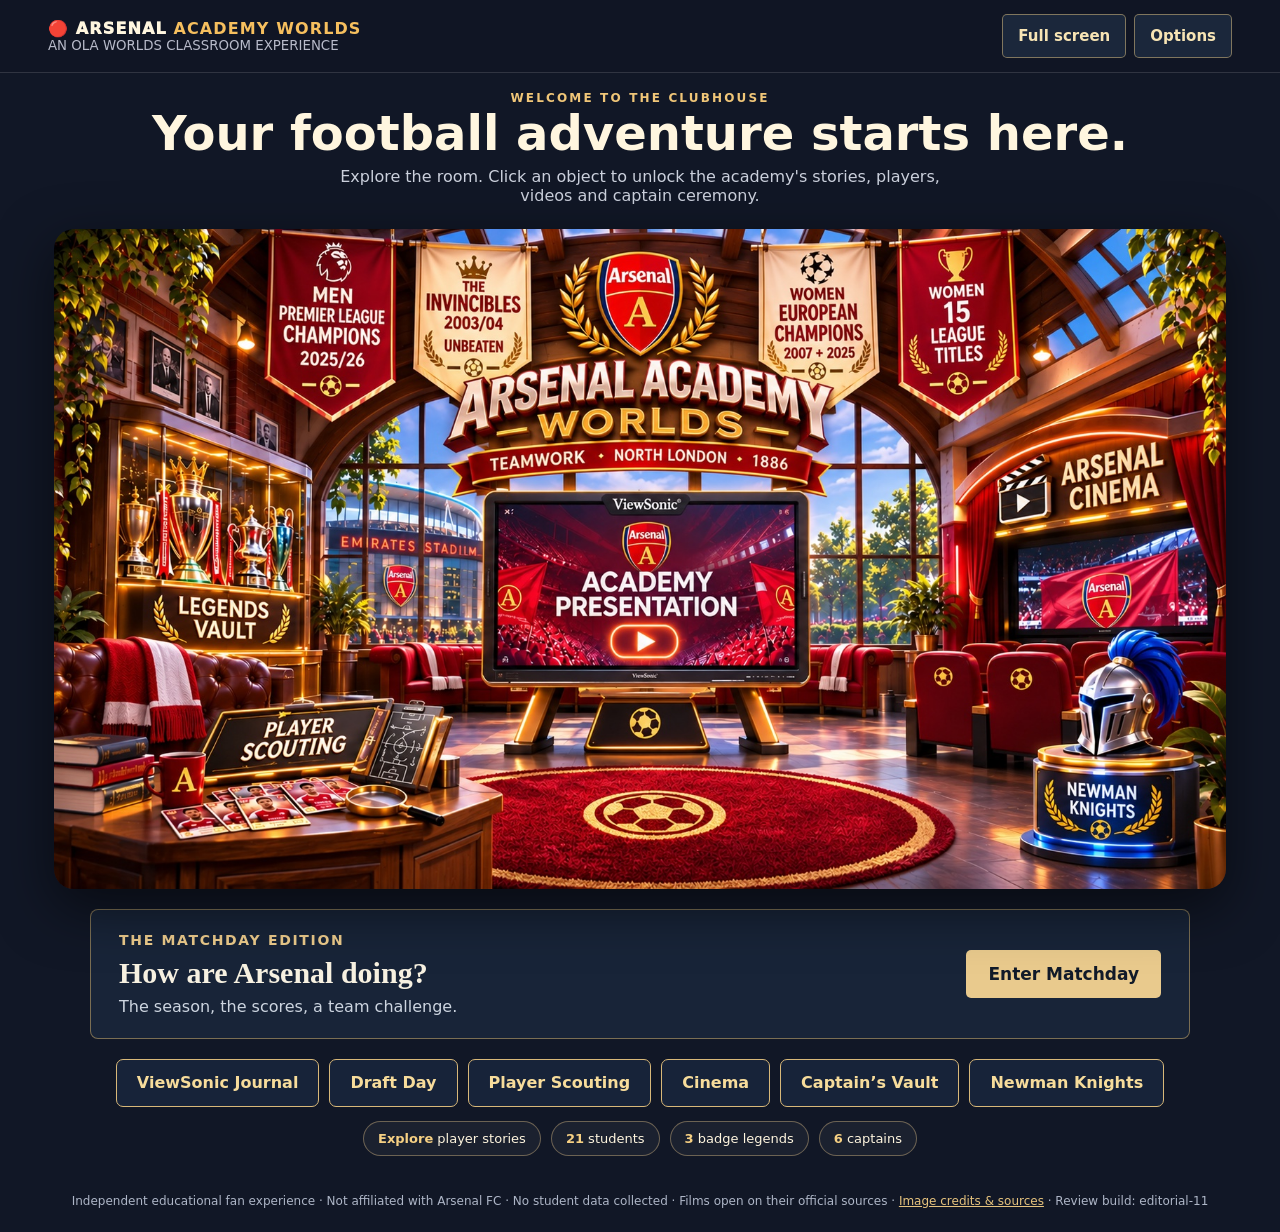
==== index.html @ c4cb5833 "Restore full classroom roster and flexible card-table flow" ====
<!doctype html>
<html lang="en"><head><meta charset="utf-8"><meta name="viewport" content="width=device-width,initial-scale=1"><meta name="theme-color" content="#171c30"><title>Arsenal Academy Worlds — Clubhouse</title>
<style>
:root{font-family:ui-rounded,system-ui,-apple-system,Segoe UI,sans-serif;color:#fff6df;background:#111726}*{box-sizing:border-box}body{margin:0}button,a{font:inherit}button{cursor:pointer}button:focus-visible,a:focus-visible{outline:4px solid #ffe16e;outline-offset:5px}.top{display:flex;align-items:center;justify-content:space-between;gap:14px;padding:14px clamp(16px,4vw,48px);background:#101524;border-bottom:1px solid #ffffff22}.brand{font-weight:1000;letter-spacing:.07em}.brand b{color:#f6bf5e}.top a{color:#f9d99b;font-size:13px}.top small{display:block;color:#b8bbca;font-weight:500;letter-spacing:0}.intro{text-align:center;padding:25px 15px 10px}.intro h1{font-size:clamp(30px,5vw,57px);margin:3px 0 8px;line-height:1.06}.intro p{color:#cbd0dc;margin:0 auto;max-width:620px}.world{position:relative;width:min(1280px,96vw);aspect-ratio:16/9;min-height:390px;margin:20px auto 8px;overflow:hidden;border-radius:25px;border:5px solid #e6bc6b;box-shadow:0 26px 90px #0009,0 0 0 9px #ffffff0b;background:#a73743;isolation:isolate}.wall{position:absolute;inset:0 0 29%;background:linear-gradient(160deg,#e58c70,#bc404a 55%,#732c45)}.wall:after{content:"";position:absolute;inset:0;background:repeating-linear-gradient(90deg,transparent 0 14%,#6c243422 14.1% 14.5%)}.floor{position:absolute;inset:67% -10% -28%;transform:perspective(470px) rotateX(45deg);background:repeating-linear-gradient(90deg,#9c6049 0 10%,#a96c4e 10% 20%);box-shadow:inset 0 20px 35px #572a3b}.ceiling{position:absolute;left:-10%;right:-10%;top:-13%;height:20%;background:#6b263b;transform:rotate(-1deg);box-shadow:0 12px 0 #e4ac68}.window{position:absolute;left:36%;top:11%;width:29%;height:33%;border:10px solid #f8db9c;border-radius:65px 65px 8px 8px;background:linear-gradient(#8ec6d4 0 55%,#e5cda3 55% 65%,#667d7c 65%);box-shadow:0 8px 0 #7a303b}.window:after{content:"EMIRATES  •  NORTH LONDON";position:absolute;left:0;right:0;bottom:7%;text-align:center;color:#f7e5c7;font-weight:900;font-size:clamp(7px,1vw,14px);text-shadow:0 2px #243848}.banner{position:absolute;left:4%;top:5%;width:27%;padding:8px 5px;border:3px solid #f1c778;background:#7d152a;transform:rotate(-4deg);text-align:center;font-weight:1000;font-size:clamp(12px,2.2vw,30px);box-shadow:4px 6px #45192b}.banner span{display:block;font-size:clamp(7px,.9vw,12px);letter-spacing:.2em;color:#ffdc8d}.shirt{position:absolute;left:7%;top:35%;width:17%;height:25%;background:#f4eee2;clip-path:polygon(19% 0,37% 10%,63% 10%,81% 0,100% 29%,83% 45%,77% 32%,77% 100%,23% 100%,23% 32%,17% 45%,0 29%);filter:drop-shadow(3px 5px 1px #0004)}.shirt:after{content:"14";position:absolute;inset:8% 24% 0;background:#bb243c;color:white;font-size:clamp(22px,5vw,60px);font-weight:1000;text-align:center;padding-top:15%;border-radius:5px}.rug{position:absolute;left:27%;right:26%;bottom:3%;height:20%;background:#b41e37;border:6px solid #f5d68b;border-radius:50%;transform:perspective(250px) rotateX(55deg);box-shadow:0 8px 25px #251a22}.rug:after{content:"⚽";font-size:clamp(24px,5vw,64px);display:block;text-align:center}.hotspot{position:absolute;z-index:3;display:flex;flex-direction:column;align-items:center;justify-content:center;border:0;color:white;text-shadow:0 2px 4px #0009;transition:transform .18s,filter .18s;background:transparent;padding:0}.hotspot:hover{transform:translateY(-8px) scale(1.035);filter:brightness(1.1)}.hotspot .object{display:grid;place-items:center;width:100%;height:77%;border:5px solid #eac77e;border-radius:12px;background:linear-gradient(145deg,#4a556c,#1d263a);box-shadow:7px 9px 0 #402334,0 15px 20px #0005;font-size:clamp(25px,4vw,65px)}.hotspot .tag{background:#152033;border:2px solid #f7cf82;border-radius:100px;padding:5px 11px;font-size:clamp(9px,1.2vw,16px);font-weight:900;white-space:nowrap;box-shadow:0 5px 12px #0007}.screen{left:36%;top:32%;width:28%;height:36%}.screen .object{background:linear-gradient(145deg,#243b60,#111d30);border:9px solid #28364b;outline:4px solid #f5c36b;outline-offset:-14px;flex-direction:column;gap:1px}.screen .object strong{font-size:clamp(10px,2vw,26px);color:#fff}.screen .object small{font-size:clamp(7px,1vw,12px);color:#e2c585}.scout{left:7%;top:65%;width:25%;height:28%}.scout .object{background:linear-gradient(#ba754c,#6d382c);font-size:clamp(23px,3vw,45px)}.vault{right:4%;top:14%;width:24%;height:41%}.vault .object{background:linear-gradient(110deg,#593d40,#c08b4b,#593d40);border:7px ridge #e5c47c}.cinema{right:4%;top:63%;width:25%;height:30%}.cinema .object{background:linear-gradient(135deg,#322b4d,#0f1424);border-radius:22px}.details{max-width:1100px;margin:14px auto 38px;padding:0 20px;display:flex;flex-wrap:wrap;justify-content:center;gap:10px}.details span{border:1px solid #e7c68b66;background:#ffffff0b;border-radius:30px;padding:9px 14px;font-size:13px}.details b{color:#f6d083}.overlay[hidden]{display:none}.overlay{position:fixed;inset:0;z-index:10;background:#0c121f;display:flex;flex-direction:column;padding:10px}.overlaybar{display:flex;justify-content:space-between;align-items:center;gap:10px;padding:7px 9px 14px}.overlaybar h2{font-size:clamp(16px,2vw,24px);margin:0}.overlaybar button{background:#f4c878;color:#252333;border:0;border-radius:12px;padding:10px 16px;font-weight:900;min-height:44px}.overlay iframe{width:100%;flex:1;border:0;border-radius:12px;background:#fff}.footer{text-align:center;color:#aeb6c7;font-size:12px;padding:0 20px 24px}@media(max-width:650px){.world{aspect-ratio:4/5;min-height:510px}.window{top:11%;left:28%;width:45%;height:22%}.banner{left:3%;top:3%;width:25%}.shirt{left:3%;top:30%;width:20%;height:18%}.screen{left:29%;top:36%;width:44%;height:25%}.scout{left:3%;top:69%;width:43%;height:24%}.vault{right:2%;top:10%;width:25%;height:28%}.cinema{right:3%;top:69%;width:43%;height:24%}.rug{left:18%;right:18%;bottom:20%}.hotspot .tag{font-size:10px;padding:5px}.hotspot .object{font-size:34px}.screen .object strong{font-size:14px}}@media(prefers-reduced-motion:reduce){.hotspot{transition:none}}
</style><style id="generated-art-layout">
.world.art-ready{aspect-ratio:1672/941;min-height:0;border:0;border-radius:20px;background:#161b2d;box-shadow:0 18px 55px #0008}
.world.art-ready .wall,.world.art-ready .floor,.world.art-ready .ceiling,.world.art-ready .window,.world.art-ready .banner,.world.art-ready .shirt,.world.art-ready .rug{display:none}
.world.art-ready::before{content:"";position:absolute;inset:0;background-image:url('art/clubhouse-classroom-v4.jpg');background-position:center;background-size:100% 100%;background-repeat:no-repeat}
.world.art-ready .hotspot{background:transparent;border:0;box-shadow:none;opacity:0;border-radius:12px;transition:opacity .15s,background .15s,outline .15s}
.world.art-ready .hotspot .object,.world.art-ready .hotspot .tag{display:none}
.world.art-ready .hotspot:hover,.world.art-ready .hotspot:focus-visible{opacity:1;background:#f8cf7a30;outline:3px solid #ffe29b;outline-offset:-3px;transform:none;filter:none}
.world.art-ready .screen{left:37%;top:32%;width:27%;height:32%}
.world.art-ready .scout{left:8%;top:70%;width:30%;height:25%}
.world.art-ready .vault{left:4%;top:28%;width:19%;height:37%}
.world.art-ready .cinema{left:81%;top:30%;width:18%;height:36%}
.world.art-ready .knights{right:0;top:62%;width:18%;height:34%;z-index:4}
.world.art-ready .knights::after{content:"Newman Knights secret";position:absolute;left:0;right:0;bottom:0;background:#102342;color:#f3d58d;border-radius:20px;padding:5px;font-size:12px;font-weight:800;opacity:0}
.world.art-ready .knights:hover::after,.world.art-ready .knights:focus-visible::after{opacity:1}
#egg[hidden]{display:none}
#egg{position:fixed;inset:0;z-index:30;background:#080d1eea;display:grid;place-items:center;padding:20px}
#egg .egg-card{max-width:460px;background:linear-gradient(145deg,#152b5b,#090e23);border:3px solid #b8d9ff;border-radius:24px;text-align:center;padding:32px;box-shadow:0 0 80px #3a77ff70}
#egg .egg-card h2{font-size:clamp(26px,5vw,44px);margin:10px 0;color:#dcecff}
#egg .egg-card button{background:#f6d17c;border:0;border-radius:12px;padding:12px 22px;font-weight:900}
@media(max-width:650px){.world.art-ready{aspect-ratio:1672/941;min-height:0}.world.art-ready .screen{left:37%;top:33%;width:28%;height:32%}.world.art-ready .scout{left:1%;top:63%;width:36%;height:31%}.world.art-ready .vault{left:2%;top:19%;width:23%;height:43%}.world.art-ready .cinema{left:80%;top:20%;width:19%;height:41%}.world.art-ready .knights{right:0;top:61%;width:16%;height:36%}}
</style><style id="achievement-css">
.world.art-ready .achievement{z-index:5;top:0;height:27%;border-radius:0 0 14px 14px}
.world.art-ready .ach-men{left:18%;width:12%}
.world.art-ready .ach-invincibles{left:31%;width:12%}
.world.art-ready .ach-europe{left:61%;width:13%}
.world.art-ready .ach-women{left:75%;width:13%}
#achievement[hidden]{display:none}
#achievement{position:fixed;inset:0;z-index:35;background:#080d1eea;display:grid;place-items:center;padding:20px}
.achievement-card{max-width:580px;width:100%;padding:32px;border:3px solid #e3c07c;border-radius:24px;background:linear-gradient(145deg,#611a2d,#141b30);box-shadow:0 0 80px #000a}
.achievement-kicker{color:#f3ce7f;font-weight:900;letter-spacing:.12em;font-size:12px}
.achievement-card h2{font-size:clamp(26px,5vw,40px);margin:15px 0}
.achievement-card p{line-height:1.6}
.achievement-card button{background:#f2cf81;border:0;color:#172033;border-radius:12px;padding:12px 18px;font-weight:900;min-height:44px}
@media(max-width:650px){.world.art-ready .achievement{height:27%}.world.art-ready .ach-men{left:18%;width:12%}.world.art-ready .ach-invincibles{left:31%;width:12%}.world.art-ready .ach-europe{left:61%;width:13%}.world.art-ready .ach-women{left:75%;width:13%}}
</style><style id="knights-lesson">#egg .egg-card{max-width:650px;max-height:90vh;overflow:auto}.three-bs{display:grid;grid-template-columns:repeat(3,minmax(0,1fr));gap:9px;text-align:left;margin:20px 0}.three-bs div{padding:14px;border:1px solid #a9caff;border-radius:14px;background:#203b71}.three-bs strong{display:block;color:#ffe19d;font-size:15px}.three-bs small{display:block;line-height:1.5;margin-top:8px;color:#e5edff}.knights-mission{font-weight:850;color:#ffe19d}@media(max-width:600px){.three-bs{grid-template-columns:1fr}}</style><link rel="icon" href="data:,"><style>.room-links{max-width:1100px;margin:20px auto;display:flex;flex-wrap:wrap;justify-content:center;gap:10px;padding:0 18px}.room-links button{background:#172339;color:#f7dc9b;border:1px solid #d8b879;border-radius:7px;font-size:16px;font-weight:800;min-height:48px;padding:12px 20px}.footer a{color:#e6c37e}.overlaybar{padding-bottom:10px}.overlaybar h2{font-size:18px}.top a{font-size:14px}.overlay iframe{border-radius:4px}.overlaybar button{font-size:15px;border-radius:4px}.footer{font-size:12px}@media(max-width:650px){.room-links{display:grid;grid-template-columns:1fr 1fr}.room-links button{font-size:14px;padding:12px}.overlay{padding:0}.overlaybar{padding:8px}.overlaybar h2{font-size:14px}.overlaybar button{font-size:12px;padding:9px}.world.art-ready .hotspot:focus-visible{opacity:1}}</style><style>.intro{padding-top:18px}.intro h1{font-size:clamp(30px,3.8vw,48px)}.world.art-ready{width:min(1280px,96vw,calc((100svh - 240px)*1.777));margin-top:14px}.room-links{margin:14px auto}.top{min-height:62px}@media(max-width:650px){.world.art-ready{width:96vw}.intro h1{font-size:32px}}</style><style id="knights-polish">#egg .egg-card{max-width:760px;width:100%;text-align:left;padding:28px;max-height:92svh}.knights-school{display:flex;gap:24px;align-items:center}.knights-school>img{flex:none;object-fit:contain;width:99px;height:125px}.knights-school h2{font-family:Georgia,serif;line-height:1.05}#egg .knights-school p{font-size:16px;color:#c6daf9;margin:8px 0}.knights-kicker{font-size:13px;letter-spacing:.12em;color:#f2d188;font-weight:800}.knights-welcome{font-size:21px;line-height:1.5}.three-bs strong{font-size:18px}.three-bs small{font-size:16px}.college-ready{display:flex;gap:16px;padding:18px;background:#f4d18c;color:#102342;border-radius:14px}.college-ready>span{font-size:32px}.college-ready strong{font-size:20px}.college-ready p{font-size:16px;line-height:1.5;margin:6px 0 0}.knights-mission{font-size:18px;line-height:1.5}.school-sources{border-top:1px solid #a9caff66;margin:20px 0;padding-top:8px}.school-sources p{font-size:14px;line-height:1.5;color:#c6daf9}.school-sources a{font-size:15px;color:#f6d17c;display:inline-block;margin:4px 20px 8px 0;min-height:30px}#egg button{font-size:16px;min-height:46px}@media(max-width:600px){#egg .egg-card{padding:20px}.knights-school{gap:15px}.knights-school>img{width:70px;height:89px}.knights-kicker{font-size:11px}.knights-welcome{font-size:19px}}</style><style>#egg .egg-card{position:relative}#egg .knights-close{position:absolute;top:12px;right:12px;padding:0;width:38px;min-height:38px;height:38px;font-size:25px;line-height:1}.knights-school{padding-right:22px}</style><link rel="stylesheet" href="experience.css?v=editorial-11"><link rel="stylesheet" href="matchday.css?v=editorial-11"><link rel="stylesheet" href="achievements.css?v=editorial-11"></head><body class="clubhouse-page">
<header class="top"><div class="brand">🔴 ARSENAL <b>ACADEMY WORLDS</b><small>AN OLA WORLDS CLASSROOM EXPERIENCE</small></div><div data-experience-controls></div></header>
<section class="intro"><div style="color:#f0c678;font-weight:900;letter-spacing:.18em;font-size:12px">WELCOME TO THE CLUBHOUSE</div><h1>Your football adventure starts here.</h1><p>Explore the room. Click an object to unlock the academy's stories, players, videos and captain ceremony.</p></section>
<main class="world" aria-label="Interactive illustrated Arsenal-inspired academy clubhouse"><div class="wall"></div><div class="floor"></div><div class="ceiling"></div><div class="window"></div><div class="banner">THE ARSENAL<span>NORTH LONDON • 1886</span></div><div class="shirt"></div><div class="rug"></div>
<button class="hotspot achievement ach-men" data-achievement="men" aria-label="Discover Arsenal men’s 2026 Premier League title"></button><button class="hotspot achievement ach-invincibles" data-achievement="invincibles" aria-label="Discover the Invincibles 2003 to 2004 season"></button><button class="hotspot achievement ach-europe" data-achievement="europe" aria-label="Discover Arsenal Women European titles in 2007 and 2025"></button><button class="hotspot achievement ach-women" data-achievement="women" aria-label="Discover Arsenal Women fifteen league titles"></button><button class="hotspot screen" data-room="slides" aria-label="Open ViewSonic presentation"><span class="object"><span>📺</span><strong>VIEWSONIC</strong><small>ACADEMY LESSON</small></span><span class="tag">▶ Start presentation</span></button>
<button class="hotspot matchday" data-room="matchday" aria-label="Open Arsenal Matchday season and class challenge"><span class="tag">Matchday</span></button><button class="hotspot scout" data-room="scout" aria-label="Open scouting player cards"><span class="object">🃏 ⚽ 🃏</span><span class="tag">🕵️ Scouting desk</span></button>
<button class="hotspot vault" data-room="captains" aria-label="Open captain mystery badge draw"><span class="object">🏆 🛡️</span><span class="tag">🏅 Legends vault</span></button>
<button class="hotspot cinema" data-room="cinema" aria-label="Open Arsenal Cinema"><span class="object">🎬 📽️</span><span class="tag">🎞️ Cinema corner</span></button><button class="hotspot knights" id="knights" data-knights aria-label="Discover Newman Knights Easter egg"></button></main>
<nav class="achievement-links" aria-label="Explore championship stories"><button data-achievement="men">2026 league champions</button><button data-achievement="invincibles">The Invincibles</button><button data-achievement="europe">Women’s European titles</button><button data-achievement="women">Women’s league history</button></nav><div class="matchday-entry"><div><span>THE MATCHDAY EDITION</span><strong>How are Arsenal doing?</strong><p>The season, the scores, a team challenge.</p></div><button data-room="matchday">Enter Matchday</button></div><nav class="room-links" aria-label="Academy experiences"><button data-room="slides">ViewSonic Journal</button><button data-room="draft">Draft Day</button><button data-room="scout">Player Scouting</button><button data-room="cinema">Cinema</button><button data-room="captains">Captain’s Vault</button><button data-knights>Newman Knights</button></nav><div class="details"><span><b>Explore</b> player stories</span><span><b>21</b> students</span><span><b>3</b> badge legends</span><span><b>6</b> captains</span></div>
<div class="overlay" id="overlay" hidden role="dialog" aria-modal="true" aria-labelledby="modalTitle"><div class="overlaybar"><h2 id="modalTitle">Academy experience</h2><div data-experience-controls></div><button id="close" aria-label="Back to clubhouse">← Back to clubhouse</button></div><iframe id="experience" title="Arsenal Academy experience" allow="fullscreen" allowfullscreen referrerpolicy="same-origin"></iframe></div>
<div id="achievement" hidden role="dialog" aria-modal="true" aria-labelledby="achievementTitle"><div class="achievement-card"><header class="moment-top"><span id="momentCount">HALL OF CHAMPIONS</span><button id="closeAchievement" class="moment-close" aria-label="Close championship story">×</button></header><div class="moment-grid"><figure class="moment-photo"><img id="momentPhoto" alt=""><figcaption><span id="momentCaption"></span><br><a id="momentCredit" target="_blank" rel="noopener noreferrer"></a></figcaption></figure><div class="moment-copy"><span id="momentYear" class="moment-year"></span><h2 id="achievementTitle" tabindex="-1"></h2><p id="achievementBody" class="moment-deck"></p><div id="momentStats" class="moment-stats"></div><p id="achievementFact" class="moment-fact"></p><section class="moment-mission" aria-labelledby="momentQuestion"><span>YOUR TEAM CHALLENGE</span><h3 id="momentQuestion"></h3><div id="momentAnswers" class="moment-answers"></div><p id="momentFeedback" class="moment-feedback" role="status" hidden></p></section></div></div><footer class="moment-bottom"><div id="momentTabs" class="moment-tabs" role="group" aria-label="Choose a championship story"></div><button id="momentNext" class="moment-next">Next story</button></footer><div class="modal-display-tools"><div data-experience-controls="compact"></div></div></div></div><div id="egg" hidden role="dialog" aria-modal="true" aria-labelledby="knightsTitle"><div class="egg-card"><button id="closeEggTop" class="knights-close" aria-label="Close Newman Knights">×</button><div class="knights-school"><img src="art/newman-knights.png" alt="Newman Elementary Knights school logo" width="99" height="125"><div><span class="knights-kicker">OUR SCHOOL · OUR TEAM</span><h2 id="knightsTitle" tabindex="-1">NEWMAN KNIGHTS</h2><p>Newman Elementary · Chino, California</p></div></div><p class="knights-welcome">Different colors. Same team spirit.<br>Bring your Knight values to the academy.</p><div class="three-bs"><div><strong>Be Respectful</strong><small>Take turns. Listen. Encourage your teammates.</small></div><div><strong>Be Responsible</strong><small>Be ready. Care for your cards. Give your best effort.</small></div><div><strong>Be Safe</strong><small>Walk. Keep hands, feet and objects to yourself.</small></div></div><div class="college-ready"><span aria-hidden="true">✦</span><div><strong>Be College Ready</strong><p>Keep learning. Ask questions. Build good habits for your future.</p></div></div><p class="knights-mission">YOUR KNIGHT CHALLENGE<br>Choose one way to help your team today.</p><div class="school-sources"><p>The Three B’s appear on Newman’s About Us page. The PBIS page includes all four. The examples here connect those values to this classroom activity.</p><a href="https://newman.chino.k12.ca.us/185610_3" target="_blank" rel="noopener noreferrer">Newman · About our school</a><a href="https://newman.chino.k12.ca.us/pbis-home" target="_blank" rel="noopener noreferrer">Newman · PBIS &amp; Four B’s</a></div><div class="modal-display-tools"><div data-experience-controls="compact"></div></div><button id="closeEgg">Return to the clubhouse</button></div></div><footer class="footer">Independent educational fan experience · Not affiliated with Arsenal FC · No student data collected · Films open on their official sources · <a href="credits.html">Image credits & sources</a> · Review build: editorial-11</footer>
<script src="experience.js?v=editorial-11" defer></script><script src="clubhouse.js?v=editorial-11" defer></script><script src="achievements.js?v=editorial-11" defer></script></body></html>
---- experience.css ----
.experience-controls{display:flex;align-items:center;justify-content:flex-end;gap:8px;position:relative;flex-wrap:wrap}.exp-button,.exp-settings>summary{font:750 15px/1.2 system-ui,sans-serif;min-height:44px;padding:11px 15px;border:1px solid #d8bb7e88;border-radius:5px;color:#f7e4b4;background:#1b273b;cursor:pointer;text-decoration:none;display:inline-flex;align-items:center;justify-content:center;white-space:nowrap}.exp-button:hover,.exp-settings>summary:hover{background:#2a3a54}.exp-button[aria-pressed=true]{background:#efd095;color:#142033;border-color:#efd095}.exp-settings>summary{list-style:none}.exp-settings>summary::-webkit-details-marker{display:none}.exp-settings[open]>summary{background:#36465f}.exp-menu{position:absolute;top:calc(100% + 10px);right:0;width:310px;padding:20px;border:1px solid #cfb177;border-radius:8px;background:#142136;box-shadow:0 15px 60px #0009;color:#eef2f8;z-index:100;text-align:left;font:16px/1.5 system-ui,sans-serif;max-height:75svh;overflow:auto}.exp-menu-title{display:block;color:#efd095;font:900 22px/1.15 Georgia,serif;margin-bottom:18px}.exp-menu p{font-size:14px;line-height:1.5;color:#c8d3e2;margin:15px 0}.exp-menu .exp-button{width:100%;font-size:15px}.exp-feedback{display:flex;align-items:center;gap:12px;font:14px/1.4 system-ui,sans-serif;max-width:500px;color:#f5dfad}.exp-feedback[hidden]{display:none}.exp-feedback button{font:700 13px system-ui;border:1px solid #dfc58388;background:#263750;color:#f5dfad;padding:8px;border-radius:3px;cursor:pointer}.top{flex-wrap:wrap}.top .experience-controls{margin-left:auto}.overlaybar .experience-controls{margin-left:auto}.overlaybar{gap:14px;align-items:center}.overlaybar>h2{margin-right:auto}.overlaybar #close{order:2}.modal-display-tools{margin:16px 0 8px}.modal-display-tools .experience-controls{justify-content:flex-start}.modal-display-tools .exp-button{font-size:13px!important;min-height:38px!important;padding:8px 10px!important;border-radius:4px!important}.academy-bar{height:auto;min-height:72px;flex-wrap:wrap;gap:15px}.academy-bar .experience-controls{margin-left:auto}.is-embedded .academy-bar [data-experience-controls]{display:none}.experience-focus{background:#080d17}.experience-focus .intro,.experience-focus .room-links,.experience-focus .stats,.experience-focus>body>.footer,.experience-focus>.footer{display:none!important}.experience-focus .top{min-height:64px;height:auto;padding:10px 20px;justify-content:center;border:0}.experience-focus .top .brand{display:none}.experience-focus .top .experience-controls{margin:0}.experience-focus .world,.experience-focus .world.art-ready{width:min(100vw,calc((100svh - var(--home-toolbar-height,64px))*1.77683));aspect-ratio:1672/941;min-height:0;max-height:calc(100svh - var(--home-toolbar-height,64px));margin:0 auto;border:0;border-radius:0;box-shadow:none}.experience-focus .world.art-ready{background-size:contain}.experience-focus .overlay{padding:0!important}.experience-focus .overlaybar{min-height:62px;padding:8px 14px!important;border-bottom:1px solid #ffffff22;background:#0e1726}.experience-focus .overlay iframe{height:calc(100svh - var(--overlay-toolbar-height,62px));border-radius:0}.experience-focus.is-embedded .academy-bar{display:none!important}.experience-focus.is-embedded .journal-top{height:44px}.experience-focus.is-embedded .spread{height:calc(100svh - 130px);min-height:440px;max-height:none}.experience-focus.is-embedded .journal-controls{height:78px;min-height:78px}.experience-focus.is-embedded #main{padding-inline:20px}.experience-focus.is-embedded .footer{display:none}.experience-focus:not(.is-embedded) .academy-bar nav,.experience-focus:not(.is-embedded) .wordmark{display:none}.experience-focus:not(.is-embedded) .academy-bar{min-height:62px;padding:8px 20px;justify-content:center}.experience-focus:not(.is-embedded) .academy-bar .experience-controls{margin:0}.experience-focus:not(.is-embedded) .spread{height:calc(100svh - 210px)}.show-room-labels .world.art-ready .hotspot[data-room],.show-room-labels .world.art-ready .knights{opacity:1;outline:2px solid #f1ce8e88;outline-offset:-2px}.show-room-labels .world.art-ready .hotspot[data-room]:after,.show-room-labels .world.art-ready .knights:after{opacity:1;position:absolute;bottom:6%;left:4%;right:4%;background:#101b2fe8;border:1px solid #f2cb82;color:#f5dfa9;border-radius:5px;padding:8px 5px;text-align:center;font:800 clamp(11px,1.15vw,18px)/1.2 system-ui;text-shadow:none}.show-room-labels .screen:after{content:'ViewSonic Journal'}.show-room-labels .scout:after{content:'Player Scouting'}.show-room-labels .vault:after{content:'Captain’s Vault'}.show-room-labels .cinema:after{content:'Cinema'}.show-room-labels .knights:after{content:'Newman Knights'}
@media(max-width:760px){.top{padding:12px 14px;gap:12px}.top .experience-controls{margin:0;width:100%;justify-content:flex-start}.exp-button,.exp-settings>summary{font-size:13px;padding:10px 12px;min-height:42px}.overlaybar{flex-wrap:wrap;gap:7px}.overlaybar h2{width:100%;font-size:14px}.overlaybar .experience-controls{margin-left:0;order:1}.overlaybar #close{margin-left:auto;padding:10px!important;font-size:12px!important}.exp-menu{width:min(310px,calc(100vw - 28px));right:0}.exp-feedback{font-size:12px;max-width:100%;width:100%}.experience-focus .top{padding:8px 10px;min-height:58px}.experience-focus .top .experience-controls{justify-content:center}.experience-focus .world,.experience-focus .world.art-ready{width:100vw;max-height:none;min-height:0;margin-top:clamp(0px,calc((100svh - 100vw*.563 - 66px)/3),200px)}.experience-focus .overlaybar{min-height:100px}.experience-focus .overlay iframe{height:calc(100svh - var(--overlay-toolbar-height,100px))}.experience-focus.is-embedded .spread,.experience-focus:not(.is-embedded) .spread{height:auto;min-height:0}.experience-focus.is-embedded .journal-controls{height:auto;min-height:76px}.experience-focus.is-embedded #main{padding-inline:12px}.academy-bar .experience-controls{width:100%;justify-content:flex-end}.is-embedded .academy-bar{padding-top:12px!important}.experience-focus:not(.is-embedded) .academy-bar .experience-controls{justify-content:center}.show-room-labels .world.art-ready .hotspot[data-room]:after,.show-room-labels .world.art-ready .knights:after{padding:5px 3px;font-size:10px}.modal-display-tools .experience-controls{gap:8px}.modal-display-tools .exp-button{font-size:12px!important}}
@media(prefers-reduced-motion:reduce){.experience-focus *{scroll-behavior:auto!important}}

.experience-focus>.details{display:none!important}.overlaybar .exp-button{font:750 15px/1.2 system-ui,sans-serif;padding:11px 15px;min-height:44px;border:1px solid #d8bb7e88;border-radius:5px;background:#1b273b;color:#f7e4b4}.overlaybar .exp-button[aria-pressed=true]{background:#efd095;color:#142033}.overlaybar .exp-feedback button{font:700 13px system-ui;min-height:32px;padding:8px;border-radius:3px;background:#263750;color:#f5dfad}#egg .modal-display-tools .exp-button,#achievement .modal-display-tools .exp-button{background:#22334c;color:#f4dfaf;border:1px solid #c9b68188}#egg .modal-display-tools .exp-button[aria-pressed=true],#achievement .modal-display-tools .exp-button[aria-pressed=true]{background:#efd095;color:#142033}@media(max-width:760px){.overlaybar .exp-button{font-size:13px;padding:10px 12px;min-height:42px}}

.experience-focus .footer{display:none!important}.clubhouse-page.experience-focus{display:flex;flex-direction:column;min-height:100svh}.clubhouse-page.experience-focus .top{flex:none}.clubhouse-page.experience-focus .world{margin-top:auto;margin-bottom:auto}.experience-focus:not(.is-embedded) .academy-bar{position:sticky;top:0;z-index:30}
@media(max-width:760px){.overlaybar #close{font-size:0!important;min-width:74px}.overlaybar #close:after{content:'Clubhouse';font-size:12px}.overlaybar .exp-button{padding-inline:10px}}

@media(max-width:760px){.overlaybar [data-exp-focus]{font-size:0!important;min-width:50px}.overlaybar [data-exp-focus]:after{content:"Full screen";font-size:12px}.overlaybar [data-exp-focus][aria-pressed=true]:after{content:"Exit"}}
---- matchday.css ----
/* Matchday uses the existing licensed stadium imagery and academy palette. */
.matchday-entry{max-width:1100px;margin:20px auto;padding:22px 28px;display:flex;align-items:center;justify-content:space-between;gap:20px;border:1px solid #d0ae6b88;border-radius:8px;background:#182438;color:#f7f1e1}.matchday-entry span{display:block;color:#efcd8d;font-size:14px;font-weight:850;letter-spacing:.12em}.matchday-entry strong{display:block;font:900 30px/1.1 Georgia,serif;margin-top:8px}.matchday-entry p{font-size:16px;margin:8px 0 0;color:#cdd5e0}.matchday-entry button{font:800 17px system-ui;background:#e9ca8d;color:#111a29;border:0;border-radius:5px;min-height:48px;padding:13px 22px;white-space:nowrap}.experience-focus .matchday-entry{display:none}
.world.art-ready .matchday{left:25%;top:34%;width:11%;height:29%;z-index:3}.world.art-ready .matchday:after{content:'Matchday';position:absolute;left:0;right:0;bottom:0;background:#111c30e8;border:1px solid #e9ca8d;color:#f5dda5;padding:8px 4px;border-radius:5px;font-size:14px;font-weight:850;opacity:0}.world.art-ready .matchday:hover:after,.world.art-ready .matchday:focus-visible:after,.show-room-labels .world.art-ready .matchday:after{opacity:1}
#matchday{padding-bottom:30px}.matchday-hero{display:grid;grid-template-columns:1.2fr 1fr;gap:30px;align-items:stretch;min-height:420px;background:linear-gradient(90deg,#101928de,#10192880),url('art/emirates-interior.jpg') center 55%/cover;border:1px solid #e6c37e55;margin-bottom:24px;padding:36px}.matchday-copy{align-self:center}.matchday-copy .kicker{color:#efd298;font-size:15px}.matchday-copy h2{font:900 clamp(44px,5vw,82px)/.99 Georgia,serif;letter-spacing:-.05em;margin:20px 0}.matchday-copy h2 em{font-style:normal;color:#efd298}.matchday-copy>p{font-size:23px;line-height:1.5;margin:18px 0}.matchday-copy .snapshot-stamp{font-size:15px;color:#e5d5b5;border-left:3px solid #e5c481;padding-left:12px;max-width:470px}.season-scoreboard{padding:28px;border:2px solid #d9bb7c;background:#09141fe8;display:flex;flex-direction:column;align-items:center;text-align:center;box-shadow:0 15px 40px #0004}.scoreboard-top{font-size:14px;letter-spacing:.1em;font-weight:850;color:#edd39f}.season-place{display:flex;flex-direction:column;margin:12px 0 18px}.season-place strong{font:900 clamp(65px,7vw,110px)/1 Georgia,serif;color:#f5dc9f}.season-place>span{font-size:14px;font-weight:850;letter-spacing:.1em}.season-numbers{display:grid;grid-template-columns:1fr 1fr;gap:42px}.season-numbers>div{display:flex;flex-direction:column}.season-numbers strong{font:850 42px/1.15 system-ui;color:#f7f1dd}.season-numbers span{font-size:14px;font-weight:800;margin:8px 0;color:#cfd8e4}.season-scoreboard>p{font-size:19px}.season-scoreboard a{font-size:16px;color:#f0d197;min-height:44px;display:inline-flex;align-items:center;text-underline-offset:4px}.matchday-details{display:grid;grid-template-columns:1fr 1fr;gap:24px}.matchday-details>article{padding:26px;background:#182438;border:1px solid #a7906566}.matchday-details .kicker{font-size:14px;color:#efd298}.matchday-details h3{font:900 33px/1.2 Georgia,serif;margin:16px 0}.matchday-details p{font-size:19px;line-height:1.5}.matchday-details .source-note{font-size:15px;color:#c8d3e1}.points-rule{display:flex;gap:26px;margin:20px 0}.points-rule span{display:flex;flex-direction:column;font-size:14px;font-weight:850;color:#cdd6e2}.points-rule b{font:900 46px/1.1 Georgia,serif;color:#efd298}.points-explainer details{border-top:1px solid #cfb37c66;padding-top:15px}.points-explainer summary{font-size:18px;font-weight:800;cursor:pointer}.class-challenge{margin-top:26px;padding:30px;border:1px solid #bda36d;background:#f4edda;color:#152236}.challenge-heading{display:flex;gap:28px;align-items:center;justify-content:space-between;margin-bottom:24px}.challenge-heading .kicker{font-size:14px}.challenge-heading h3{font:900 36px/1.1 Georgia,serif;margin:12px 0}.challenge-heading p{font-size:18px;line-height:1.5;max-width:650px}.challenge-heading>span{font-size:18px;font-weight:850;white-space:nowrap;padding:12px 18px;background:#152236;color:#efd298}.matchday-questions{display:grid;grid-template-columns:repeat(3,minmax(0,1fr));gap:20px}.matchday-question{background:#fffaf0;border:1px solid #c8b995;padding:22px;display:flex;flex-direction:column;align-items:stretch}.matchday-question h4{font:850 24px/1.25 Georgia,serif;margin:0 0 20px;min-height:90px}.quiz-answers{display:grid;gap:10px}.quiz-answers button{border:1px solid #778297;background:#e8e6db;color:#152236;font:750 17px/1.3 system-ui;min-height:50px;padding:12px;text-align:left}.quiz-answers button[aria-pressed=true]{background:#263e50;color:white;border-color:#263e50}.quiz-answers button:disabled{opacity:1;cursor:default}.is-discovered{border:2px solid #486d5c;padding:21px}.is-discovered .quiz-answers button[aria-pressed=true]{background:#2f5d49;color:white}.quiz-feedback{font-size:17px;line-height:1.5;margin:18px 0 0}.class-challenge>.quiet{color:#152236;border-color:#59677b;margin-top:24px;background:#e8e2d3}.challenge-complete{margin-top:24px;padding:24px;background:#244e3d;color:#fff9e8;border:1px solid #d1b575}.challenge-complete strong{font:900 30px/1.1 Georgia,serif}.challenge-complete p{font-size:19px;line-height:1.5}.matchday-signoff{padding:30px 0 5px;display:flex;flex-wrap:wrap;gap:14px;align-items:center}.matchday-signoff>p{font:900 26px/1.2 Georgia,serif;margin:0 auto 0 0;max-width:440px}.story-matchday{margin-top:12px}
/* The Cinema is a small catalogue with preview details and a class mission. */
.cinema-categories{display:flex;align-items:center;gap:10px;flex-wrap:wrap;margin:0 0 24px}.cinema-categories button{min-height:46px;padding:10px 18px;border:1px solid #b6a071;background:#18273d;color:#f8edd4;border-radius:4px;font:750 16px system-ui}.cinema-categories button[aria-pressed=true]{background:#e6c88d;color:#152236}.cinema-categories>span{font-size:16px;color:#cdd6e2;margin-left:auto}.cinema-layout{grid-template-columns:minmax(0,1.2fr) minmax(320px,1fr);align-items:start}.film-list{align-content:start;gap:16px}.film-list .film,.film-list .film[aria-pressed=true]{position:relative;isolation:isolate;overflow:hidden;min-height:180px;padding:22px;text-align:left;background:#172236;border:1px solid #b19a68;display:flex;flex-direction:column;justify-content:flex-end;align-items:flex-start;gap:10px}.film-list .film:last-child{grid-column:auto}.film-list .film>img{position:absolute;inset:0;width:100%;height:100%;object-fit:cover;object-position:50% 25%;z-index:-2;opacity:.5}.film-list .film:after{content:'';position:absolute;inset:0;background:linear-gradient(0deg,#08111ff5,#08111f35);z-index:-1}.film-list .film[aria-pressed=true]{outline:3px solid #f0d090;outline-offset:-3px}.film-list .film>span{font-size:14px;color:#efcf90;letter-spacing:0;line-height:1.3;font-weight:800}.film-list .film>strong{font:900 29px/1.05 Georgia,serif;color:#fff9e9}.film-list .film>small{font-size:14px;color:#d4ddea;letter-spacing:0}.cinema-console{gap:16px}.console-screen{height:300px;min-height:300px}.console-screen>img{object-fit:cover;object-position:50% 25%}.console-screen:after{content:'';position:absolute;inset:0;background:linear-gradient(0deg,#08111ff2,#08111f30);pointer-events:none}.console-screen .cinema-title{z-index:2;padding:25px 25px 48px}.cinema-title strong{font-size:36px;line-height:1.05}.cinema-title>.kicker{font-size:14px}.cinema-title p{font-size:17px}.film-art-note{position:absolute;bottom:10px;left:15px;right:15px;z-index:3;font-size:12px;color:#e4e8ef}.cinema-console>#monitorDescription{font-size:19px;line-height:1.5}.film-access{font-size:15px;line-height:1.5;color:#decba7;padding:12px 15px;border-left:3px solid #ba9e66;background:#ffffff07;margin:0}.watch-mission{padding:20px;border:1px solid #c2a970;background:#203248}.watch-mission .kicker{font-size:14px;color:#efd198}.watch-mission>p{font-size:21px;line-height:1.5;margin:12px 0 18px}.watch-mission summary{font-size:17px;font-weight:800;cursor:pointer;line-height:1.4}.watch-mission details>p{font-size:18px;line-height:1.5}.cinema-console .screening-notes{font-size:16px}.cinema-console #screenStatus{font-size:15px}
@media(min-width:1700px){.matchday-hero{min-height:520px;padding:50px;gap:60px}.matchday-copy>p{font-size:28px}.matchday-copy h2{font-size:92px}.season-scoreboard{padding:40px}.season-place strong{font-size:130px}.season-numbers strong{font-size:50px}.matchday-question h4{font-size:29px}.quiz-answers button{font-size:21px}.quiz-feedback{font-size:20px}.film-list .film{min-height:220px}.film-list .film>strong{font-size:36px}.cinema-console>#monitorDescription{font-size:23px}.console-screen{height:360px}.cinema-title strong{font-size:46px}}
@media(max-width:900px){.matchday-hero{grid-template-columns:1fr 1fr;padding:24px;gap:20px}.matchday-copy h2{font-size:49px}.matchday-copy>p{font-size:19px}.season-scoreboard{padding:22px 15px}.scoreboard-top{font-size:13px}.matchday-questions{grid-template-columns:1fr}.matchday-question h4{min-height:0}.quiz-answers{grid-template-columns:repeat(3,minmax(0,1fr))}.class-challenge{padding:24px}.matchday-details h3{font-size:28px}.matchday-details>article{padding:22px}.challenge-heading{display:block}.challenge-heading>span{display:inline-block}.cinema-layout{grid-template-columns:1fr 1fr;gap:18px}.film-list{grid-template-columns:1fr}.film-list .film{min-height:170px}.film-list .film>strong{font-size:26px}}
@media(max-width:650px){.matchday-entry{margin:18px 14px;padding:20px;align-items:flex-start;flex-direction:column;gap:18px}.matchday-entry strong{font-size:28px}.matchday-entry button{width:100%}.matchday-hero{grid-template-columns:1fr;padding:23px;gap:24px}.matchday-copy h2{font-size:55px}.matchday-copy>p{font-size:21px}.matchday-copy .kicker{font-size:13px}.season-scoreboard{padding:25px 20px}.season-place strong{font-size:88px}.season-numbers{gap:52px}.matchday-details{grid-template-columns:1fr}.matchday-details p{font-size:18px}.class-challenge{padding:20px}.challenge-heading h3{font-size:32px}.quiz-answers{grid-template-columns:1fr}.matchday-question{padding:18px}.is-discovered{padding:17px}.matchday-question h4{font-size:25px}.quiz-answers button{font-size:17px}.matchday-signoff>p{width:100%;max-width:none}.matchday-signoff .quiet{width:100%}.cinema-categories{gap:8px}.cinema-categories button{font-size:15px;padding:10px 12px}.cinema-categories>span{width:100%;margin:5px 0 0}.cinema-layout{display:flex;flex-direction:column}.film-list{order:0;width:100%;grid-template-columns:1fr 1fr;gap:12px}.film-list .film,.film-list .film[aria-pressed=true]{padding:16px;min-height:190px}.film-list .film>strong{font-size:25px}.film-list .film>span,.film-list .film>small{font-size:14px}.cinema-console{order:1;width:100%;padding:18px}.console-screen{height:285px;min-height:285px}.cinema-title strong{font-size:32px}.cinema-console>#monitorDescription{font-size:18px}.watch-mission{padding:18px}.watch-mission>p{font-size:20px}.world.art-ready .matchday{left:26%;top:32%;width:11%;height:30%}.world.art-ready .matchday:after{font-size:10px;padding:5px 2px}.academy-bar nav{flex-wrap:wrap}.academy-bar nav a{font-size:14px}}
.cinema-console>.console-top{order:0}.cinema-console>.actions{order:1}.cinema-console>.console-screen{order:2}.cinema-console>#monitorDescription{order:3}.cinema-console>.film-access{order:4}.cinema-console>.review-check{order:5}.cinema-console>#screenStatus{order:6}.cinema-console>.watch-mission{order:7}.cinema-console>.screening-notes{order:8}.is-embedded .room-bar{padding:12px 0;min-height:56px}.is-embedded .room-bar h1{font-size:21px;margin:0}

.mobile-cinema-back{display:none;order:-1}@media(max-width:650px){.mobile-cinema-back{display:inline-flex;width:100%}}

.world.art-ready .matchday{min-width:44px;min-height:44px}@media(max-width:650px){.world.art-ready .matchday{left:25%;width:12%}}

/* Teacher-led Cinema cheers: no audio or external requests. */
.class-cheers{border:1px solid #6b5c45;border-radius:12px;margin:0 0 24px;background:#182132;color:#fff4db;padding:0 20px}
.class-cheers summary{font-size:1.1rem;font-weight:800;cursor:pointer;padding:18px 0;min-height:54px}
.class-cheers summary:focus-visible{outline:3px solid #e6bc70;outline-offset:4px}
.cheer-intro{font-size:1rem;line-height:1.6;max-width:70ch}.cheer-intro p{margin:0 0 10px}
.cheer-grid{display:grid;grid-template-columns:1fr 1fr;gap:20px;padding:8px 0 22px}.cheer-grid article{background:#101522;border-radius:8px;padding:20px;min-width:0}.cheer-grid h3{font-size:1.5rem;line-height:1.2;margin:10px 0 18px;color:#fff4db}.cheer-grid p{font-size:1.15rem;line-height:1.65;margin:12px 0}.cheer-grid small{display:block;font-size:.9rem;line-height:1.55;color:#d9d9df}
@media(max-width:650px){.class-cheers{padding:0 14px}.cheer-grid{grid-template-columns:1fr}.cheer-grid article{padding:16px}}
---- achievements.css ----
/* Object positions follow the fixed 1672 × 941 clubhouse photograph. */
.world.art-ready .matchday{left:25%;width:11.5%}
.world.art-ready .screen{left:36.8%;top:40.1%;width:27.2%;height:28.5%}
.world.art-ready .scout{left:9%;top:71%;width:25%;height:21.5%}
.world.art-ready .vault{left:4.2%;top:32%;width:17%;height:30.5%}
.world.art-ready .cinema{left:80.5%;top:33.5%;width:17.3%;height:27.5%}
.world.art-ready .knights{left:83.8%;right:auto;top:61%;width:14.6%;height:36.5%}
.world.art-ready .achievement{top:0;height:29%;border-radius:0;clip-path:polygon(0 0,100% 0,100% 79%,50% 100%,0 79%)}
.world.art-ready .ach-men{left:18.1%;width:11.1%}
.world.art-ready .ach-invincibles{left:30.8%;top:1.4%;width:10.1%;height:25.8%}
.world.art-ready .ach-europe{left:60.2%;top:.5%;width:10.4%;height:27.1%}
.world.art-ready .ach-women{left:71.8%;width:10.7%}
.world.art-ready .achievement:hover,.world.art-ready .achievement:focus-visible{outline:0;background:#ffe3a42b}
.hit-outline{position:absolute;inset:0;width:100%;height:100%;pointer-events:none;fill:none;stroke:#ffe3a4;stroke-width:2;vector-effect:non-scaling-stroke}
.achievement-links{display:none}
#achievement{padding:24px;background:#070c16e8;backdrop-filter:blur(9px);overflow:auto}
#achievement .achievement-card{position:relative;max-width:1080px;width:100%;max-height:calc(100dvh - 48px);overflow:auto;padding:0;border:1px solid #c6a871;border-radius:16px;background:#111827;box-shadow:0 30px 100px #000b;color:#fff5df}
.moment-top{display:flex;justify-content:space-between;align-items:center;gap:16px;padding:15px 20px;background:#0c1220;border-bottom:1px solid #d8bb792e;position:sticky;top:0;z-index:3}
.moment-top>span{font-size:12px;font-weight:850;letter-spacing:.12em;color:#ebcc92}
#achievement .moment-close{flex:none;width:44px;min-height:44px;padding:0;border:1px solid #cbb37d66;border-radius:50%;background:#1b2536;color:#fff4d8;font-size:28px;line-height:1}
.moment-grid{display:grid;grid-template-columns:1.08fr 1fr}
.moment-photo{margin:0;display:flex;flex-direction:column;min-width:0;background:#080e17}
.moment-photo img{display:block;width:100%;height:100%;min-height:340px;max-height:590px;object-fit:cover;object-position:50% 35%}
.moment-photo figcaption{padding:13px 18px;font-size:12px;line-height:1.5;color:#cdd4de;background:#0b1220}
.moment-photo a{color:#f0ce8c;text-underline-offset:3px}
.moment-copy{padding:28px 30px 24px;min-width:0}
.moment-year{font-size:13px;letter-spacing:.13em;font-weight:850;color:#e9c880}
#achievement h2{font-family:Georgia,serif;font-size:clamp(30px,3.4vw,48px);line-height:1.04;letter-spacing:-.035em;margin:14px 0 16px}
#achievement .moment-deck{font-size:17px;line-height:1.6;color:#e0e5ed;margin:0 0 20px}
.moment-stats{display:flex;flex-wrap:wrap;gap:12px;padding:15px 0 18px;border-top:1px solid #d6b97a40;border-bottom:1px solid #d6b97a40}
.moment-stat{flex:1;min-width:65px}.moment-stat strong{display:block;font-size:34px;font-family:Georgia,serif;color:#ffe3a6;line-height:1.1}.moment-stat span{display:block;font-size:11px;letter-spacing:.07em;line-height:1.5;margin-top:6px;color:#cdd4de;text-transform:uppercase}
.moment-fact{font-size:15px;line-height:1.6;color:#f0d7a5}
.moment-mission{background:#202b3c;padding:16px;border-radius:8px;margin:20px 0 0}
.moment-mission>span{font-size:11px;letter-spacing:.11em;font-weight:850;color:#ebcc92}
.moment-mission h3{font-size:18px;line-height:1.35;margin:9px 0 13px;color:#fff6df}
.moment-answers{display:grid;gap:8px}
#achievement .moment-answers button{background:#111b2d;border:1px solid #8293aa;color:#fff5df;text-align:left;font-size:15px;line-height:1.35;padding:11px 13px;border-radius:6px;min-height:44px}
#achievement .moment-answers button[aria-pressed=true]{border-color:#f3d18d;background:#3b3640}
#achievement .moment-answers button[data-correct=true]{background:#163b36;border-color:#83c4b3}
.moment-feedback{font-size:15px;line-height:1.55;margin:12px 0 0;color:#e8f5e9}
.moment-bottom{display:flex;align-items:center;justify-content:space-between;gap:15px;flex-wrap:wrap;padding:16px 20px;border-top:1px solid #d8bb7933;background:#0b1220}
.moment-tabs{display:flex;flex-wrap:wrap;gap:7px}
#achievement .moment-tabs button{border:1px solid #768299;background:transparent;color:#d5dce8;border-radius:5px;padding:9px 12px;font-size:13px;min-height:44px}
#achievement .moment-tabs button[aria-pressed=true]{background:#f0d297;color:#152033;border-color:#f0d297}
#achievement .moment-next{font-size:14px;border-radius:5px;min-height:44px;padding:11px 16px;white-space:nowrap}
#achievement .modal-display-tools{padding:0 20px 14px;background:#0b1220;margin:0}
#achievement button:focus-visible,#achievement a:focus-visible{outline:3px solid #ffe3a4;outline-offset:3px}
@media(max-width:700px){#achievement{padding:12px}#achievement .achievement-card{max-height:calc(100dvh - 24px);border-radius:12px}.moment-grid{grid-template-columns:1fr}.moment-photo img{height:210px;min-height:0;max-height:none;object-fit:contain;background:#080e17}.moment-photo figcaption{font-size:12px;padding:10px 16px}.moment-copy{padding:21px 20px}.moment-top{padding:10px 14px}.moment-top>span{font-size:11px}#achievement h2{font-size:36px}.moment-bottom{padding:14px;align-items:stretch}.moment-next{width:100%}.moment-tabs{width:100%}#achievement .moment-tabs button{flex:1;padding:8px;font-size:12px}.achievement-links{display:grid;grid-template-columns:1fr 1fr;gap:8px;margin:12px auto;padding:0 16px;max-width:650px}.achievement-links button{background:#192439;border:1px solid #b39b6b;color:#f4daaa;font-weight:750;font-size:14px;line-height:1.3;border-radius:6px;padding:10px;min-height:48px}}
@media(prefers-reduced-motion:reduce){#achievement{backdrop-filter:none}}
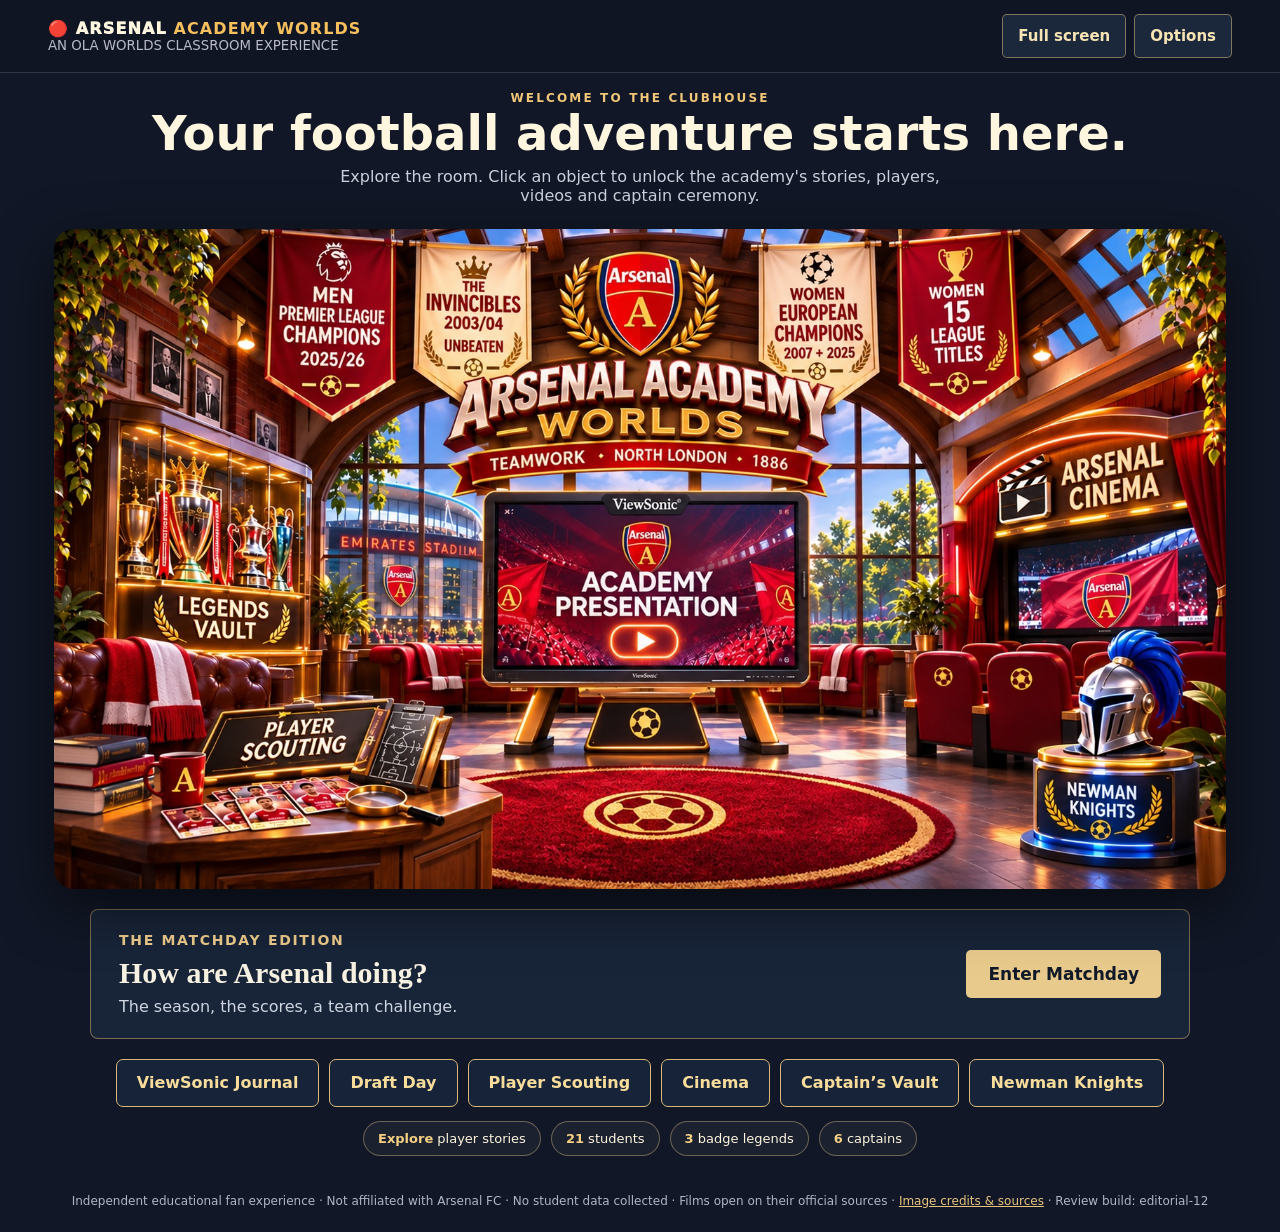
==== commit 4b6f7065: "Add focused academy journeys for Saka Dowman and Salmon" ====
--- a/index.html
+++ b/index.html
@@ -36,7 +36,7 @@
 .achievement-card p{line-height:1.6}
 .achievement-card button{background:#f2cf81;border:0;color:#172033;border-radius:12px;padding:12px 18px;font-weight:900;min-height:44px}
 @media(max-width:650px){.world.art-ready .achievement{height:27%}.world.art-ready .ach-men{left:18%;width:12%}.world.art-ready .ach-invincibles{left:31%;width:12%}.world.art-ready .ach-europe{left:61%;width:13%}.world.art-ready .ach-women{left:75%;width:13%}}
-</style><style id="knights-lesson">#egg .egg-card{max-width:650px;max-height:90vh;overflow:auto}.three-bs{display:grid;grid-template-columns:repeat(3,minmax(0,1fr));gap:9px;text-align:left;margin:20px 0}.three-bs div{padding:14px;border:1px solid #a9caff;border-radius:14px;background:#203b71}.three-bs strong{display:block;color:#ffe19d;font-size:15px}.three-bs small{display:block;line-height:1.5;margin-top:8px;color:#e5edff}.knights-mission{font-weight:850;color:#ffe19d}@media(max-width:600px){.three-bs{grid-template-columns:1fr}}</style><link rel="icon" href="data:,"><style>.room-links{max-width:1100px;margin:20px auto;display:flex;flex-wrap:wrap;justify-content:center;gap:10px;padding:0 18px}.room-links button{background:#172339;color:#f7dc9b;border:1px solid #d8b879;border-radius:7px;font-size:16px;font-weight:800;min-height:48px;padding:12px 20px}.footer a{color:#e6c37e}.overlaybar{padding-bottom:10px}.overlaybar h2{font-size:18px}.top a{font-size:14px}.overlay iframe{border-radius:4px}.overlaybar button{font-size:15px;border-radius:4px}.footer{font-size:12px}@media(max-width:650px){.room-links{display:grid;grid-template-columns:1fr 1fr}.room-links button{font-size:14px;padding:12px}.overlay{padding:0}.overlaybar{padding:8px}.overlaybar h2{font-size:14px}.overlaybar button{font-size:12px;padding:9px}.world.art-ready .hotspot:focus-visible{opacity:1}}</style><style>.intro{padding-top:18px}.intro h1{font-size:clamp(30px,3.8vw,48px)}.world.art-ready{width:min(1280px,96vw,calc((100svh - 240px)*1.777));margin-top:14px}.room-links{margin:14px auto}.top{min-height:62px}@media(max-width:650px){.world.art-ready{width:96vw}.intro h1{font-size:32px}}</style><style id="knights-polish">#egg .egg-card{max-width:760px;width:100%;text-align:left;padding:28px;max-height:92svh}.knights-school{display:flex;gap:24px;align-items:center}.knights-school>img{flex:none;object-fit:contain;width:99px;height:125px}.knights-school h2{font-family:Georgia,serif;line-height:1.05}#egg .knights-school p{font-size:16px;color:#c6daf9;margin:8px 0}.knights-kicker{font-size:13px;letter-spacing:.12em;color:#f2d188;font-weight:800}.knights-welcome{font-size:21px;line-height:1.5}.three-bs strong{font-size:18px}.three-bs small{font-size:16px}.college-ready{display:flex;gap:16px;padding:18px;background:#f4d18c;color:#102342;border-radius:14px}.college-ready>span{font-size:32px}.college-ready strong{font-size:20px}.college-ready p{font-size:16px;line-height:1.5;margin:6px 0 0}.knights-mission{font-size:18px;line-height:1.5}.school-sources{border-top:1px solid #a9caff66;margin:20px 0;padding-top:8px}.school-sources p{font-size:14px;line-height:1.5;color:#c6daf9}.school-sources a{font-size:15px;color:#f6d17c;display:inline-block;margin:4px 20px 8px 0;min-height:30px}#egg button{font-size:16px;min-height:46px}@media(max-width:600px){#egg .egg-card{padding:20px}.knights-school{gap:15px}.knights-school>img{width:70px;height:89px}.knights-kicker{font-size:11px}.knights-welcome{font-size:19px}}</style><style>#egg .egg-card{position:relative}#egg .knights-close{position:absolute;top:12px;right:12px;padding:0;width:38px;min-height:38px;height:38px;font-size:25px;line-height:1}.knights-school{padding-right:22px}</style><link rel="stylesheet" href="experience.css?v=editorial-11"><link rel="stylesheet" href="matchday.css?v=editorial-11"><link rel="stylesheet" href="achievements.css?v=editorial-11"></head><body class="clubhouse-page">
+</style><style id="knights-lesson">#egg .egg-card{max-width:650px;max-height:90vh;overflow:auto}.three-bs{display:grid;grid-template-columns:repeat(3,minmax(0,1fr));gap:9px;text-align:left;margin:20px 0}.three-bs div{padding:14px;border:1px solid #a9caff;border-radius:14px;background:#203b71}.three-bs strong{display:block;color:#ffe19d;font-size:15px}.three-bs small{display:block;line-height:1.5;margin-top:8px;color:#e5edff}.knights-mission{font-weight:850;color:#ffe19d}@media(max-width:600px){.three-bs{grid-template-columns:1fr}}</style><link rel="icon" href="data:,"><style>.room-links{max-width:1100px;margin:20px auto;display:flex;flex-wrap:wrap;justify-content:center;gap:10px;padding:0 18px}.room-links button{background:#172339;color:#f7dc9b;border:1px solid #d8b879;border-radius:7px;font-size:16px;font-weight:800;min-height:48px;padding:12px 20px}.footer a{color:#e6c37e}.overlaybar{padding-bottom:10px}.overlaybar h2{font-size:18px}.top a{font-size:14px}.overlay iframe{border-radius:4px}.overlaybar button{font-size:15px;border-radius:4px}.footer{font-size:12px}@media(max-width:650px){.room-links{display:grid;grid-template-columns:1fr 1fr}.room-links button{font-size:14px;padding:12px}.overlay{padding:0}.overlaybar{padding:8px}.overlaybar h2{font-size:14px}.overlaybar button{font-size:12px;padding:9px}.world.art-ready .hotspot:focus-visible{opacity:1}}</style><style>.intro{padding-top:18px}.intro h1{font-size:clamp(30px,3.8vw,48px)}.world.art-ready{width:min(1280px,96vw,calc((100svh - 240px)*1.777));margin-top:14px}.room-links{margin:14px auto}.top{min-height:62px}@media(max-width:650px){.world.art-ready{width:96vw}.intro h1{font-size:32px}}</style><style id="knights-polish">#egg .egg-card{max-width:760px;width:100%;text-align:left;padding:28px;max-height:92svh}.knights-school{display:flex;gap:24px;align-items:center}.knights-school>img{flex:none;object-fit:contain;width:99px;height:125px}.knights-school h2{font-family:Georgia,serif;line-height:1.05}#egg .knights-school p{font-size:16px;color:#c6daf9;margin:8px 0}.knights-kicker{font-size:13px;letter-spacing:.12em;color:#f2d188;font-weight:800}.knights-welcome{font-size:21px;line-height:1.5}.three-bs strong{font-size:18px}.three-bs small{font-size:16px}.college-ready{display:flex;gap:16px;padding:18px;background:#f4d18c;color:#102342;border-radius:14px}.college-ready>span{font-size:32px}.college-ready strong{font-size:20px}.college-ready p{font-size:16px;line-height:1.5;margin:6px 0 0}.knights-mission{font-size:18px;line-height:1.5}.school-sources{border-top:1px solid #a9caff66;margin:20px 0;padding-top:8px}.school-sources p{font-size:14px;line-height:1.5;color:#c6daf9}.school-sources a{font-size:15px;color:#f6d17c;display:inline-block;margin:4px 20px 8px 0;min-height:30px}#egg button{font-size:16px;min-height:46px}@media(max-width:600px){#egg .egg-card{padding:20px}.knights-school{gap:15px}.knights-school>img{width:70px;height:89px}.knights-kicker{font-size:11px}.knights-welcome{font-size:19px}}</style><style>#egg .egg-card{position:relative}#egg .knights-close{position:absolute;top:12px;right:12px;padding:0;width:38px;min-height:38px;height:38px;font-size:25px;line-height:1}.knights-school{padding-right:22px}</style><link rel="stylesheet" href="experience.css?v=editorial-12"><link rel="stylesheet" href="matchday.css?v=editorial-12"><link rel="stylesheet" href="achievements.css?v=editorial-12"></head><body class="clubhouse-page">
 <header class="top"><div class="brand">🔴 ARSENAL <b>ACADEMY WORLDS</b><small>AN OLA WORLDS CLASSROOM EXPERIENCE</small></div><div data-experience-controls></div></header>
 <section class="intro"><div style="color:#f0c678;font-weight:900;letter-spacing:.18em;font-size:12px">WELCOME TO THE CLUBHOUSE</div><h1>Your football adventure starts here.</h1><p>Explore the room. Click an object to unlock the academy's stories, players, videos and captain ceremony.</p></section>
 <main class="world" aria-label="Interactive illustrated Arsenal-inspired academy clubhouse"><div class="wall"></div><div class="floor"></div><div class="ceiling"></div><div class="window"></div><div class="banner">THE ARSENAL<span>NORTH LONDON • 1886</span></div><div class="shirt"></div><div class="rug"></div>
@@ -46,5 +46,5 @@
 <button class="hotspot cinema" data-room="cinema" aria-label="Open Arsenal Cinema"><span class="object">🎬 📽️</span><span class="tag">🎞️ Cinema corner</span></button><button class="hotspot knights" id="knights" data-knights aria-label="Discover Newman Knights Easter egg"></button></main>
 <nav class="achievement-links" aria-label="Explore championship stories"><button data-achievement="men">2026 league champions</button><button data-achievement="invincibles">The Invincibles</button><button data-achievement="europe">Women’s European titles</button><button data-achievement="women">Women’s league history</button></nav><div class="matchday-entry"><div><span>THE MATCHDAY EDITION</span><strong>How are Arsenal doing?</strong><p>The season, the scores, a team challenge.</p></div><button data-room="matchday">Enter Matchday</button></div><nav class="room-links" aria-label="Academy experiences"><button data-room="slides">ViewSonic Journal</button><button data-room="draft">Draft Day</button><button data-room="scout">Player Scouting</button><button data-room="cinema">Cinema</button><button data-room="captains">Captain’s Vault</button><button data-knights>Newman Knights</button></nav><div class="details"><span><b>Explore</b> player stories</span><span><b>21</b> students</span><span><b>3</b> badge legends</span><span><b>6</b> captains</span></div>
 <div class="overlay" id="overlay" hidden role="dialog" aria-modal="true" aria-labelledby="modalTitle"><div class="overlaybar"><h2 id="modalTitle">Academy experience</h2><div data-experience-controls></div><button id="close" aria-label="Back to clubhouse">← Back to clubhouse</button></div><iframe id="experience" title="Arsenal Academy experience" allow="fullscreen" allowfullscreen referrerpolicy="same-origin"></iframe></div>
-<div id="achievement" hidden role="dialog" aria-modal="true" aria-labelledby="achievementTitle"><div class="achievement-card"><header class="moment-top"><span id="momentCount">HALL OF CHAMPIONS</span><button id="closeAchievement" class="moment-close" aria-label="Close championship story">×</button></header><div class="moment-grid"><figure class="moment-photo"><img id="momentPhoto" alt=""><figcaption><span id="momentCaption"></span><br><a id="momentCredit" target="_blank" rel="noopener noreferrer"></a></figcaption></figure><div class="moment-copy"><span id="momentYear" class="moment-year"></span><h2 id="achievementTitle" tabindex="-1"></h2><p id="achievementBody" class="moment-deck"></p><div id="momentStats" class="moment-stats"></div><p id="achievementFact" class="moment-fact"></p><section class="moment-mission" aria-labelledby="momentQuestion"><span>YOUR TEAM CHALLENGE</span><h3 id="momentQuestion"></h3><div id="momentAnswers" class="moment-answers"></div><p id="momentFeedback" class="moment-feedback" role="status" hidden></p></section></div></div><footer class="moment-bottom"><div id="momentTabs" class="moment-tabs" role="group" aria-label="Choose a championship story"></div><button id="momentNext" class="moment-next">Next story</button></footer><div class="modal-display-tools"><div data-experience-controls="compact"></div></div></div></div><div id="egg" hidden role="dialog" aria-modal="true" aria-labelledby="knightsTitle"><div class="egg-card"><button id="closeEggTop" class="knights-close" aria-label="Close Newman Knights">×</button><div class="knights-school"><img src="art/newman-knights.png" alt="Newman Elementary Knights school logo" width="99" height="125"><div><span class="knights-kicker">OUR SCHOOL · OUR TEAM</span><h2 id="knightsTitle" tabindex="-1">NEWMAN KNIGHTS</h2><p>Newman Elementary · Chino, California</p></div></div><p class="knights-welcome">Different colors. Same team spirit.<br>Bring your Knight values to the academy.</p><div class="three-bs"><div><strong>Be Respectful</strong><small>Take turns. Listen. Encourage your teammates.</small></div><div><strong>Be Responsible</strong><small>Be ready. Care for your cards. Give your best effort.</small></div><div><strong>Be Safe</strong><small>Walk. Keep hands, feet and objects to yourself.</small></div></div><div class="college-ready"><span aria-hidden="true">✦</span><div><strong>Be College Ready</strong><p>Keep learning. Ask questions. Build good habits for your future.</p></div></div><p class="knights-mission">YOUR KNIGHT CHALLENGE<br>Choose one way to help your team today.</p><div class="school-sources"><p>The Three B’s appear on Newman’s About Us page. The PBIS page includes all four. The examples here connect those values to this classroom activity.</p><a href="https://newman.chino.k12.ca.us/185610_3" target="_blank" rel="noopener noreferrer">Newman · About our school</a><a href="https://newman.chino.k12.ca.us/pbis-home" target="_blank" rel="noopener noreferrer">Newman · PBIS &amp; Four B’s</a></div><div class="modal-display-tools"><div data-experience-controls="compact"></div></div><button id="closeEgg">Return to the clubhouse</button></div></div><footer class="footer">Independent educational fan experience · Not affiliated with Arsenal FC · No student data collected · Films open on their official sources · <a href="credits.html">Image credits & sources</a> · Review build: editorial-11</footer>
-<script src="experience.js?v=editorial-11" defer></script><script src="clubhouse.js?v=editorial-11" defer></script><script src="achievements.js?v=editorial-11" defer></script></body></html>+<div id="achievement" hidden role="dialog" aria-modal="true" aria-labelledby="achievementTitle"><div class="achievement-card"><header class="moment-top"><span id="momentCount">HALL OF CHAMPIONS</span><button id="closeAchievement" class="moment-close" aria-label="Close championship story">×</button></header><div class="moment-grid"><figure class="moment-photo"><img id="momentPhoto" alt=""><figcaption><span id="momentCaption"></span><br><a id="momentCredit" target="_blank" rel="noopener noreferrer"></a></figcaption></figure><div class="moment-copy"><span id="momentYear" class="moment-year"></span><h2 id="achievementTitle" tabindex="-1"></h2><p id="achievementBody" class="moment-deck"></p><div id="momentStats" class="moment-stats"></div><p id="achievementFact" class="moment-fact"></p><section class="moment-mission" aria-labelledby="momentQuestion"><span>YOUR TEAM CHALLENGE</span><h3 id="momentQuestion"></h3><div id="momentAnswers" class="moment-answers"></div><p id="momentFeedback" class="moment-feedback" role="status" hidden></p></section></div></div><footer class="moment-bottom"><div id="momentTabs" class="moment-tabs" role="group" aria-label="Choose a championship story"></div><button id="momentNext" class="moment-next">Next story</button></footer><div class="modal-display-tools"><div data-experience-controls="compact"></div></div></div></div><div id="egg" hidden role="dialog" aria-modal="true" aria-labelledby="knightsTitle"><div class="egg-card"><button id="closeEggTop" class="knights-close" aria-label="Close Newman Knights">×</button><div class="knights-school"><img src="art/newman-knights.png" alt="Newman Elementary Knights school logo" width="99" height="125"><div><span class="knights-kicker">OUR SCHOOL · OUR TEAM</span><h2 id="knightsTitle" tabindex="-1">NEWMAN KNIGHTS</h2><p>Newman Elementary · Chino, California</p></div></div><p class="knights-welcome">Different colors. Same team spirit.<br>Bring your Knight values to the academy.</p><div class="three-bs"><div><strong>Be Respectful</strong><small>Take turns. Listen. Encourage your teammates.</small></div><div><strong>Be Responsible</strong><small>Be ready. Care for your cards. Give your best effort.</small></div><div><strong>Be Safe</strong><small>Walk. Keep hands, feet and objects to yourself.</small></div></div><div class="college-ready"><span aria-hidden="true">✦</span><div><strong>Be College Ready</strong><p>Keep learning. Ask questions. Build good habits for your future.</p></div></div><p class="knights-mission">YOUR KNIGHT CHALLENGE<br>Choose one way to help your team today.</p><div class="school-sources"><p>The Three B’s appear on Newman’s About Us page. The PBIS page includes all four. The examples here connect those values to this classroom activity.</p><a href="https://newman.chino.k12.ca.us/185610_3" target="_blank" rel="noopener noreferrer">Newman · About our school</a><a href="https://newman.chino.k12.ca.us/pbis-home" target="_blank" rel="noopener noreferrer">Newman · PBIS &amp; Four B’s</a></div><div class="modal-display-tools"><div data-experience-controls="compact"></div></div><button id="closeEgg">Return to the clubhouse</button></div></div><footer class="footer">Independent educational fan experience · Not affiliated with Arsenal FC · No student data collected · Films open on their official sources · <a href="credits.html">Image credits & sources</a> · Review build: editorial-12</footer>
+<script src="experience.js?v=editorial-12" defer></script><script src="clubhouse.js?v=editorial-12" defer></script><script src="achievements.js?v=editorial-12" defer></script></body></html>
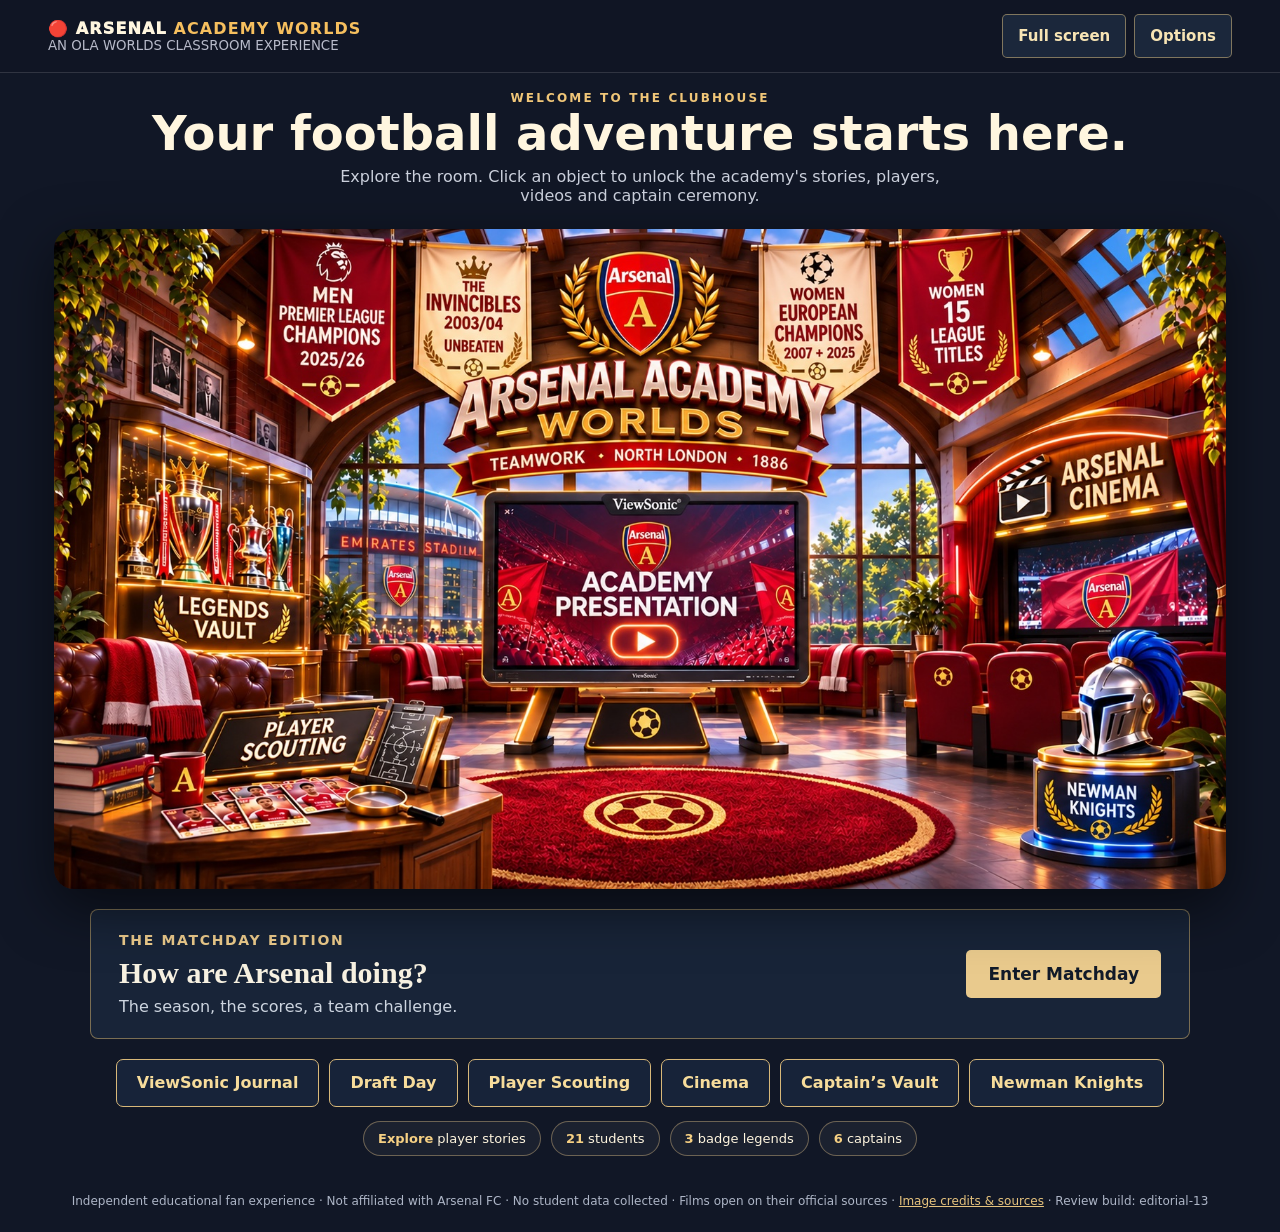
==== commit cfb8dd42: "Refocus card discovery and keep player histories optional" ====
--- a/index.html
+++ b/index.html
@@ -36,7 +36,7 @@
 .achievement-card p{line-height:1.6}
 .achievement-card button{background:#f2cf81;border:0;color:#172033;border-radius:12px;padding:12px 18px;font-weight:900;min-height:44px}
 @media(max-width:650px){.world.art-ready .achievement{height:27%}.world.art-ready .ach-men{left:18%;width:12%}.world.art-ready .ach-invincibles{left:31%;width:12%}.world.art-ready .ach-europe{left:61%;width:13%}.world.art-ready .ach-women{left:75%;width:13%}}
-</style><style id="knights-lesson">#egg .egg-card{max-width:650px;max-height:90vh;overflow:auto}.three-bs{display:grid;grid-template-columns:repeat(3,minmax(0,1fr));gap:9px;text-align:left;margin:20px 0}.three-bs div{padding:14px;border:1px solid #a9caff;border-radius:14px;background:#203b71}.three-bs strong{display:block;color:#ffe19d;font-size:15px}.three-bs small{display:block;line-height:1.5;margin-top:8px;color:#e5edff}.knights-mission{font-weight:850;color:#ffe19d}@media(max-width:600px){.three-bs{grid-template-columns:1fr}}</style><link rel="icon" href="data:,"><style>.room-links{max-width:1100px;margin:20px auto;display:flex;flex-wrap:wrap;justify-content:center;gap:10px;padding:0 18px}.room-links button{background:#172339;color:#f7dc9b;border:1px solid #d8b879;border-radius:7px;font-size:16px;font-weight:800;min-height:48px;padding:12px 20px}.footer a{color:#e6c37e}.overlaybar{padding-bottom:10px}.overlaybar h2{font-size:18px}.top a{font-size:14px}.overlay iframe{border-radius:4px}.overlaybar button{font-size:15px;border-radius:4px}.footer{font-size:12px}@media(max-width:650px){.room-links{display:grid;grid-template-columns:1fr 1fr}.room-links button{font-size:14px;padding:12px}.overlay{padding:0}.overlaybar{padding:8px}.overlaybar h2{font-size:14px}.overlaybar button{font-size:12px;padding:9px}.world.art-ready .hotspot:focus-visible{opacity:1}}</style><style>.intro{padding-top:18px}.intro h1{font-size:clamp(30px,3.8vw,48px)}.world.art-ready{width:min(1280px,96vw,calc((100svh - 240px)*1.777));margin-top:14px}.room-links{margin:14px auto}.top{min-height:62px}@media(max-width:650px){.world.art-ready{width:96vw}.intro h1{font-size:32px}}</style><style id="knights-polish">#egg .egg-card{max-width:760px;width:100%;text-align:left;padding:28px;max-height:92svh}.knights-school{display:flex;gap:24px;align-items:center}.knights-school>img{flex:none;object-fit:contain;width:99px;height:125px}.knights-school h2{font-family:Georgia,serif;line-height:1.05}#egg .knights-school p{font-size:16px;color:#c6daf9;margin:8px 0}.knights-kicker{font-size:13px;letter-spacing:.12em;color:#f2d188;font-weight:800}.knights-welcome{font-size:21px;line-height:1.5}.three-bs strong{font-size:18px}.three-bs small{font-size:16px}.college-ready{display:flex;gap:16px;padding:18px;background:#f4d18c;color:#102342;border-radius:14px}.college-ready>span{font-size:32px}.college-ready strong{font-size:20px}.college-ready p{font-size:16px;line-height:1.5;margin:6px 0 0}.knights-mission{font-size:18px;line-height:1.5}.school-sources{border-top:1px solid #a9caff66;margin:20px 0;padding-top:8px}.school-sources p{font-size:14px;line-height:1.5;color:#c6daf9}.school-sources a{font-size:15px;color:#f6d17c;display:inline-block;margin:4px 20px 8px 0;min-height:30px}#egg button{font-size:16px;min-height:46px}@media(max-width:600px){#egg .egg-card{padding:20px}.knights-school{gap:15px}.knights-school>img{width:70px;height:89px}.knights-kicker{font-size:11px}.knights-welcome{font-size:19px}}</style><style>#egg .egg-card{position:relative}#egg .knights-close{position:absolute;top:12px;right:12px;padding:0;width:38px;min-height:38px;height:38px;font-size:25px;line-height:1}.knights-school{padding-right:22px}</style><link rel="stylesheet" href="experience.css?v=editorial-12"><link rel="stylesheet" href="matchday.css?v=editorial-12"><link rel="stylesheet" href="achievements.css?v=editorial-12"></head><body class="clubhouse-page">
+</style><style id="knights-lesson">#egg .egg-card{max-width:650px;max-height:90vh;overflow:auto}.three-bs{display:grid;grid-template-columns:repeat(3,minmax(0,1fr));gap:9px;text-align:left;margin:20px 0}.three-bs div{padding:14px;border:1px solid #a9caff;border-radius:14px;background:#203b71}.three-bs strong{display:block;color:#ffe19d;font-size:15px}.three-bs small{display:block;line-height:1.5;margin-top:8px;color:#e5edff}.knights-mission{font-weight:850;color:#ffe19d}@media(max-width:600px){.three-bs{grid-template-columns:1fr}}</style><link rel="icon" href="data:,"><style>.room-links{max-width:1100px;margin:20px auto;display:flex;flex-wrap:wrap;justify-content:center;gap:10px;padding:0 18px}.room-links button{background:#172339;color:#f7dc9b;border:1px solid #d8b879;border-radius:7px;font-size:16px;font-weight:800;min-height:48px;padding:12px 20px}.footer a{color:#e6c37e}.overlaybar{padding-bottom:10px}.overlaybar h2{font-size:18px}.top a{font-size:14px}.overlay iframe{border-radius:4px}.overlaybar button{font-size:15px;border-radius:4px}.footer{font-size:12px}@media(max-width:650px){.room-links{display:grid;grid-template-columns:1fr 1fr}.room-links button{font-size:14px;padding:12px}.overlay{padding:0}.overlaybar{padding:8px}.overlaybar h2{font-size:14px}.overlaybar button{font-size:12px;padding:9px}.world.art-ready .hotspot:focus-visible{opacity:1}}</style><style>.intro{padding-top:18px}.intro h1{font-size:clamp(30px,3.8vw,48px)}.world.art-ready{width:min(1280px,96vw,calc((100svh - 240px)*1.777));margin-top:14px}.room-links{margin:14px auto}.top{min-height:62px}@media(max-width:650px){.world.art-ready{width:96vw}.intro h1{font-size:32px}}</style><style id="knights-polish">#egg .egg-card{max-width:760px;width:100%;text-align:left;padding:28px;max-height:92svh}.knights-school{display:flex;gap:24px;align-items:center}.knights-school>img{flex:none;object-fit:contain;width:99px;height:125px}.knights-school h2{font-family:Georgia,serif;line-height:1.05}#egg .knights-school p{font-size:16px;color:#c6daf9;margin:8px 0}.knights-kicker{font-size:13px;letter-spacing:.12em;color:#f2d188;font-weight:800}.knights-welcome{font-size:21px;line-height:1.5}.three-bs strong{font-size:18px}.three-bs small{font-size:16px}.college-ready{display:flex;gap:16px;padding:18px;background:#f4d18c;color:#102342;border-radius:14px}.college-ready>span{font-size:32px}.college-ready strong{font-size:20px}.college-ready p{font-size:16px;line-height:1.5;margin:6px 0 0}.knights-mission{font-size:18px;line-height:1.5}.school-sources{border-top:1px solid #a9caff66;margin:20px 0;padding-top:8px}.school-sources p{font-size:14px;line-height:1.5;color:#c6daf9}.school-sources a{font-size:15px;color:#f6d17c;display:inline-block;margin:4px 20px 8px 0;min-height:30px}#egg button{font-size:16px;min-height:46px}@media(max-width:600px){#egg .egg-card{padding:20px}.knights-school{gap:15px}.knights-school>img{width:70px;height:89px}.knights-kicker{font-size:11px}.knights-welcome{font-size:19px}}</style><style>#egg .egg-card{position:relative}#egg .knights-close{position:absolute;top:12px;right:12px;padding:0;width:38px;min-height:38px;height:38px;font-size:25px;line-height:1}.knights-school{padding-right:22px}</style><link rel="stylesheet" href="experience.css?v=editorial-13"><link rel="stylesheet" href="matchday.css?v=editorial-13"><link rel="stylesheet" href="achievements.css?v=editorial-13"></head><body class="clubhouse-page">
 <header class="top"><div class="brand">🔴 ARSENAL <b>ACADEMY WORLDS</b><small>AN OLA WORLDS CLASSROOM EXPERIENCE</small></div><div data-experience-controls></div></header>
 <section class="intro"><div style="color:#f0c678;font-weight:900;letter-spacing:.18em;font-size:12px">WELCOME TO THE CLUBHOUSE</div><h1>Your football adventure starts here.</h1><p>Explore the room. Click an object to unlock the academy's stories, players, videos and captain ceremony.</p></section>
 <main class="world" aria-label="Interactive illustrated Arsenal-inspired academy clubhouse"><div class="wall"></div><div class="floor"></div><div class="ceiling"></div><div class="window"></div><div class="banner">THE ARSENAL<span>NORTH LONDON • 1886</span></div><div class="shirt"></div><div class="rug"></div>
@@ -46,5 +46,5 @@
 <button class="hotspot cinema" data-room="cinema" aria-label="Open Arsenal Cinema"><span class="object">🎬 📽️</span><span class="tag">🎞️ Cinema corner</span></button><button class="hotspot knights" id="knights" data-knights aria-label="Discover Newman Knights Easter egg"></button></main>
 <nav class="achievement-links" aria-label="Explore championship stories"><button data-achievement="men">2026 league champions</button><button data-achievement="invincibles">The Invincibles</button><button data-achievement="europe">Women’s European titles</button><button data-achievement="women">Women’s league history</button></nav><div class="matchday-entry"><div><span>THE MATCHDAY EDITION</span><strong>How are Arsenal doing?</strong><p>The season, the scores, a team challenge.</p></div><button data-room="matchday">Enter Matchday</button></div><nav class="room-links" aria-label="Academy experiences"><button data-room="slides">ViewSonic Journal</button><button data-room="draft">Draft Day</button><button data-room="scout">Player Scouting</button><button data-room="cinema">Cinema</button><button data-room="captains">Captain’s Vault</button><button data-knights>Newman Knights</button></nav><div class="details"><span><b>Explore</b> player stories</span><span><b>21</b> students</span><span><b>3</b> badge legends</span><span><b>6</b> captains</span></div>
 <div class="overlay" id="overlay" hidden role="dialog" aria-modal="true" aria-labelledby="modalTitle"><div class="overlaybar"><h2 id="modalTitle">Academy experience</h2><div data-experience-controls></div><button id="close" aria-label="Back to clubhouse">← Back to clubhouse</button></div><iframe id="experience" title="Arsenal Academy experience" allow="fullscreen" allowfullscreen referrerpolicy="same-origin"></iframe></div>
-<div id="achievement" hidden role="dialog" aria-modal="true" aria-labelledby="achievementTitle"><div class="achievement-card"><header class="moment-top"><span id="momentCount">HALL OF CHAMPIONS</span><button id="closeAchievement" class="moment-close" aria-label="Close championship story">×</button></header><div class="moment-grid"><figure class="moment-photo"><img id="momentPhoto" alt=""><figcaption><span id="momentCaption"></span><br><a id="momentCredit" target="_blank" rel="noopener noreferrer"></a></figcaption></figure><div class="moment-copy"><span id="momentYear" class="moment-year"></span><h2 id="achievementTitle" tabindex="-1"></h2><p id="achievementBody" class="moment-deck"></p><div id="momentStats" class="moment-stats"></div><p id="achievementFact" class="moment-fact"></p><section class="moment-mission" aria-labelledby="momentQuestion"><span>YOUR TEAM CHALLENGE</span><h3 id="momentQuestion"></h3><div id="momentAnswers" class="moment-answers"></div><p id="momentFeedback" class="moment-feedback" role="status" hidden></p></section></div></div><footer class="moment-bottom"><div id="momentTabs" class="moment-tabs" role="group" aria-label="Choose a championship story"></div><button id="momentNext" class="moment-next">Next story</button></footer><div class="modal-display-tools"><div data-experience-controls="compact"></div></div></div></div><div id="egg" hidden role="dialog" aria-modal="true" aria-labelledby="knightsTitle"><div class="egg-card"><button id="closeEggTop" class="knights-close" aria-label="Close Newman Knights">×</button><div class="knights-school"><img src="art/newman-knights.png" alt="Newman Elementary Knights school logo" width="99" height="125"><div><span class="knights-kicker">OUR SCHOOL · OUR TEAM</span><h2 id="knightsTitle" tabindex="-1">NEWMAN KNIGHTS</h2><p>Newman Elementary · Chino, California</p></div></div><p class="knights-welcome">Different colors. Same team spirit.<br>Bring your Knight values to the academy.</p><div class="three-bs"><div><strong>Be Respectful</strong><small>Take turns. Listen. Encourage your teammates.</small></div><div><strong>Be Responsible</strong><small>Be ready. Care for your cards. Give your best effort.</small></div><div><strong>Be Safe</strong><small>Walk. Keep hands, feet and objects to yourself.</small></div></div><div class="college-ready"><span aria-hidden="true">✦</span><div><strong>Be College Ready</strong><p>Keep learning. Ask questions. Build good habits for your future.</p></div></div><p class="knights-mission">YOUR KNIGHT CHALLENGE<br>Choose one way to help your team today.</p><div class="school-sources"><p>The Three B’s appear on Newman’s About Us page. The PBIS page includes all four. The examples here connect those values to this classroom activity.</p><a href="https://newman.chino.k12.ca.us/185610_3" target="_blank" rel="noopener noreferrer">Newman · About our school</a><a href="https://newman.chino.k12.ca.us/pbis-home" target="_blank" rel="noopener noreferrer">Newman · PBIS &amp; Four B’s</a></div><div class="modal-display-tools"><div data-experience-controls="compact"></div></div><button id="closeEgg">Return to the clubhouse</button></div></div><footer class="footer">Independent educational fan experience · Not affiliated with Arsenal FC · No student data collected · Films open on their official sources · <a href="credits.html">Image credits & sources</a> · Review build: editorial-12</footer>
-<script src="experience.js?v=editorial-12" defer></script><script src="clubhouse.js?v=editorial-12" defer></script><script src="achievements.js?v=editorial-12" defer></script></body></html>+<div id="achievement" hidden role="dialog" aria-modal="true" aria-labelledby="achievementTitle"><div class="achievement-card"><header class="moment-top"><span id="momentCount">HALL OF CHAMPIONS</span><button id="closeAchievement" class="moment-close" aria-label="Close championship story">×</button></header><div class="moment-grid"><figure class="moment-photo"><img id="momentPhoto" alt=""><figcaption><span id="momentCaption"></span><br><a id="momentCredit" target="_blank" rel="noopener noreferrer"></a></figcaption></figure><div class="moment-copy"><span id="momentYear" class="moment-year"></span><h2 id="achievementTitle" tabindex="-1"></h2><p id="achievementBody" class="moment-deck"></p><div id="momentStats" class="moment-stats"></div><p id="achievementFact" class="moment-fact"></p><section class="moment-mission" aria-labelledby="momentQuestion"><span>YOUR TEAM CHALLENGE</span><h3 id="momentQuestion"></h3><div id="momentAnswers" class="moment-answers"></div><p id="momentFeedback" class="moment-feedback" role="status" hidden></p></section></div></div><footer class="moment-bottom"><div id="momentTabs" class="moment-tabs" role="group" aria-label="Choose a championship story"></div><button id="momentNext" class="moment-next">Next story</button></footer><div class="modal-display-tools"><div data-experience-controls="compact"></div></div></div></div><div id="egg" hidden role="dialog" aria-modal="true" aria-labelledby="knightsTitle"><div class="egg-card"><button id="closeEggTop" class="knights-close" aria-label="Close Newman Knights">×</button><div class="knights-school"><img src="art/newman-knights.png" alt="Newman Elementary Knights school logo" width="99" height="125"><div><span class="knights-kicker">OUR SCHOOL · OUR TEAM</span><h2 id="knightsTitle" tabindex="-1">NEWMAN KNIGHTS</h2><p>Newman Elementary · Chino, California</p></div></div><p class="knights-welcome">Different colors. Same team spirit.<br>Bring your Knight values to the academy.</p><div class="three-bs"><div><strong>Be Respectful</strong><small>Take turns. Listen. Encourage your teammates.</small></div><div><strong>Be Responsible</strong><small>Be ready. Care for your cards. Give your best effort.</small></div><div><strong>Be Safe</strong><small>Walk. Keep hands, feet and objects to yourself.</small></div></div><div class="college-ready"><span aria-hidden="true">✦</span><div><strong>Be College Ready</strong><p>Keep learning. Ask questions. Build good habits for your future.</p></div></div><p class="knights-mission">YOUR KNIGHT CHALLENGE<br>Choose one way to help your team today.</p><div class="school-sources"><p>The Three B’s appear on Newman’s About Us page. The PBIS page includes all four. The examples here connect those values to this classroom activity.</p><a href="https://newman.chino.k12.ca.us/185610_3" target="_blank" rel="noopener noreferrer">Newman · About our school</a><a href="https://newman.chino.k12.ca.us/pbis-home" target="_blank" rel="noopener noreferrer">Newman · PBIS &amp; Four B’s</a></div><div class="modal-display-tools"><div data-experience-controls="compact"></div></div><button id="closeEgg">Return to the clubhouse</button></div></div><footer class="footer">Independent educational fan experience · Not affiliated with Arsenal FC · No student data collected · Films open on their official sources · <a href="credits.html">Image credits & sources</a> · Review build: editorial-13</footer>
+<script src="experience.js?v=editorial-13" defer></script><script src="clubhouse.js?v=editorial-13" defer></script><script src="achievements.js?v=editorial-13" defer></script></body></html>
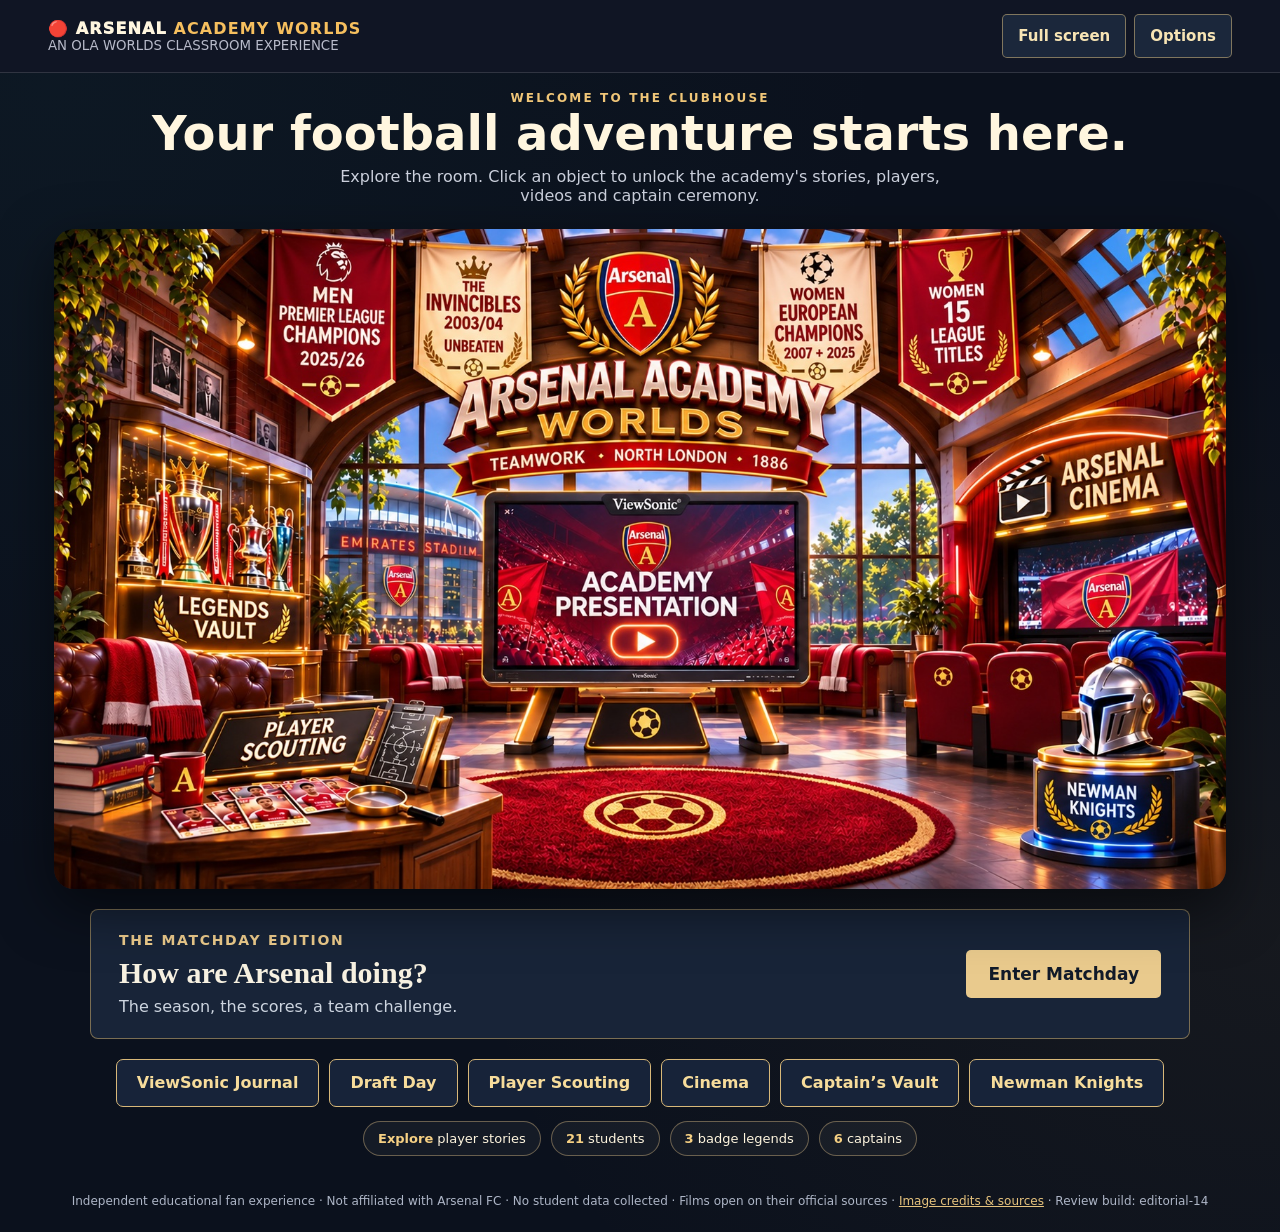
==== commit 780622a6: "Polish Cinema and frame classroom rooms with OLA branding" ====
--- a/index.html
+++ b/index.html
@@ -36,7 +36,7 @@
 .achievement-card p{line-height:1.6}
 .achievement-card button{background:#f2cf81;border:0;color:#172033;border-radius:12px;padding:12px 18px;font-weight:900;min-height:44px}
 @media(max-width:650px){.world.art-ready .achievement{height:27%}.world.art-ready .ach-men{left:18%;width:12%}.world.art-ready .ach-invincibles{left:31%;width:12%}.world.art-ready .ach-europe{left:61%;width:13%}.world.art-ready .ach-women{left:75%;width:13%}}
-</style><style id="knights-lesson">#egg .egg-card{max-width:650px;max-height:90vh;overflow:auto}.three-bs{display:grid;grid-template-columns:repeat(3,minmax(0,1fr));gap:9px;text-align:left;margin:20px 0}.three-bs div{padding:14px;border:1px solid #a9caff;border-radius:14px;background:#203b71}.three-bs strong{display:block;color:#ffe19d;font-size:15px}.three-bs small{display:block;line-height:1.5;margin-top:8px;color:#e5edff}.knights-mission{font-weight:850;color:#ffe19d}@media(max-width:600px){.three-bs{grid-template-columns:1fr}}</style><link rel="icon" href="data:,"><style>.room-links{max-width:1100px;margin:20px auto;display:flex;flex-wrap:wrap;justify-content:center;gap:10px;padding:0 18px}.room-links button{background:#172339;color:#f7dc9b;border:1px solid #d8b879;border-radius:7px;font-size:16px;font-weight:800;min-height:48px;padding:12px 20px}.footer a{color:#e6c37e}.overlaybar{padding-bottom:10px}.overlaybar h2{font-size:18px}.top a{font-size:14px}.overlay iframe{border-radius:4px}.overlaybar button{font-size:15px;border-radius:4px}.footer{font-size:12px}@media(max-width:650px){.room-links{display:grid;grid-template-columns:1fr 1fr}.room-links button{font-size:14px;padding:12px}.overlay{padding:0}.overlaybar{padding:8px}.overlaybar h2{font-size:14px}.overlaybar button{font-size:12px;padding:9px}.world.art-ready .hotspot:focus-visible{opacity:1}}</style><style>.intro{padding-top:18px}.intro h1{font-size:clamp(30px,3.8vw,48px)}.world.art-ready{width:min(1280px,96vw,calc((100svh - 240px)*1.777));margin-top:14px}.room-links{margin:14px auto}.top{min-height:62px}@media(max-width:650px){.world.art-ready{width:96vw}.intro h1{font-size:32px}}</style><style id="knights-polish">#egg .egg-card{max-width:760px;width:100%;text-align:left;padding:28px;max-height:92svh}.knights-school{display:flex;gap:24px;align-items:center}.knights-school>img{flex:none;object-fit:contain;width:99px;height:125px}.knights-school h2{font-family:Georgia,serif;line-height:1.05}#egg .knights-school p{font-size:16px;color:#c6daf9;margin:8px 0}.knights-kicker{font-size:13px;letter-spacing:.12em;color:#f2d188;font-weight:800}.knights-welcome{font-size:21px;line-height:1.5}.three-bs strong{font-size:18px}.three-bs small{font-size:16px}.college-ready{display:flex;gap:16px;padding:18px;background:#f4d18c;color:#102342;border-radius:14px}.college-ready>span{font-size:32px}.college-ready strong{font-size:20px}.college-ready p{font-size:16px;line-height:1.5;margin:6px 0 0}.knights-mission{font-size:18px;line-height:1.5}.school-sources{border-top:1px solid #a9caff66;margin:20px 0;padding-top:8px}.school-sources p{font-size:14px;line-height:1.5;color:#c6daf9}.school-sources a{font-size:15px;color:#f6d17c;display:inline-block;margin:4px 20px 8px 0;min-height:30px}#egg button{font-size:16px;min-height:46px}@media(max-width:600px){#egg .egg-card{padding:20px}.knights-school{gap:15px}.knights-school>img{width:70px;height:89px}.knights-kicker{font-size:11px}.knights-welcome{font-size:19px}}</style><style>#egg .egg-card{position:relative}#egg .knights-close{position:absolute;top:12px;right:12px;padding:0;width:38px;min-height:38px;height:38px;font-size:25px;line-height:1}.knights-school{padding-right:22px}</style><link rel="stylesheet" href="experience.css?v=editorial-13"><link rel="stylesheet" href="matchday.css?v=editorial-13"><link rel="stylesheet" href="achievements.css?v=editorial-13"></head><body class="clubhouse-page">
+</style><style id="knights-lesson">#egg .egg-card{max-width:650px;max-height:90vh;overflow:auto}.three-bs{display:grid;grid-template-columns:repeat(3,minmax(0,1fr));gap:9px;text-align:left;margin:20px 0}.three-bs div{padding:14px;border:1px solid #a9caff;border-radius:14px;background:#203b71}.three-bs strong{display:block;color:#ffe19d;font-size:15px}.three-bs small{display:block;line-height:1.5;margin-top:8px;color:#e5edff}.knights-mission{font-weight:850;color:#ffe19d}@media(max-width:600px){.three-bs{grid-template-columns:1fr}}</style><link rel="icon" href="data:,"><style>.room-links{max-width:1100px;margin:20px auto;display:flex;flex-wrap:wrap;justify-content:center;gap:10px;padding:0 18px}.room-links button{background:#172339;color:#f7dc9b;border:1px solid #d8b879;border-radius:7px;font-size:16px;font-weight:800;min-height:48px;padding:12px 20px}.footer a{color:#e6c37e}.overlaybar{padding-bottom:10px}.overlaybar h2{font-size:18px}.top a{font-size:14px}.overlay iframe{border-radius:4px}.overlaybar button{font-size:15px;border-radius:4px}.footer{font-size:12px}@media(max-width:650px){.room-links{display:grid;grid-template-columns:1fr 1fr}.room-links button{font-size:14px;padding:12px}.overlay{padding:0}.overlaybar{padding:8px}.overlaybar h2{font-size:14px}.overlaybar button{font-size:12px;padding:9px}.world.art-ready .hotspot:focus-visible{opacity:1}}</style><style>.intro{padding-top:18px}.intro h1{font-size:clamp(30px,3.8vw,48px)}.world.art-ready{width:min(1280px,96vw,calc((100svh - 240px)*1.777));margin-top:14px}.room-links{margin:14px auto}.top{min-height:62px}@media(max-width:650px){.world.art-ready{width:96vw}.intro h1{font-size:32px}}</style><style id="knights-polish">#egg .egg-card{max-width:760px;width:100%;text-align:left;padding:28px;max-height:92svh}.knights-school{display:flex;gap:24px;align-items:center}.knights-school>img{flex:none;object-fit:contain;width:99px;height:125px}.knights-school h2{font-family:Georgia,serif;line-height:1.05}#egg .knights-school p{font-size:16px;color:#c6daf9;margin:8px 0}.knights-kicker{font-size:13px;letter-spacing:.12em;color:#f2d188;font-weight:800}.knights-welcome{font-size:21px;line-height:1.5}.three-bs strong{font-size:18px}.three-bs small{font-size:16px}.college-ready{display:flex;gap:16px;padding:18px;background:#f4d18c;color:#102342;border-radius:14px}.college-ready>span{font-size:32px}.college-ready strong{font-size:20px}.college-ready p{font-size:16px;line-height:1.5;margin:6px 0 0}.knights-mission{font-size:18px;line-height:1.5}.school-sources{border-top:1px solid #a9caff66;margin:20px 0;padding-top:8px}.school-sources p{font-size:14px;line-height:1.5;color:#c6daf9}.school-sources a{font-size:15px;color:#f6d17c;display:inline-block;margin:4px 20px 8px 0;min-height:30px}#egg button{font-size:16px;min-height:46px}@media(max-width:600px){#egg .egg-card{padding:20px}.knights-school{gap:15px}.knights-school>img{width:70px;height:89px}.knights-kicker{font-size:11px}.knights-welcome{font-size:19px}}</style><style>#egg .egg-card{position:relative}#egg .knights-close{position:absolute;top:12px;right:12px;padding:0;width:38px;min-height:38px;height:38px;font-size:25px;line-height:1}.knights-school{padding-right:22px}</style><link rel="stylesheet" href="experience.css?v=editorial-14"><link rel="stylesheet" href="matchday.css?v=editorial-14"><link rel="stylesheet" href="achievements.css?v=editorial-14"><link rel="stylesheet" href="showtime.css?v=editorial-14"></head><body class="clubhouse-page">
 <header class="top"><div class="brand">🔴 ARSENAL <b>ACADEMY WORLDS</b><small>AN OLA WORLDS CLASSROOM EXPERIENCE</small></div><div data-experience-controls></div></header>
 <section class="intro"><div style="color:#f0c678;font-weight:900;letter-spacing:.18em;font-size:12px">WELCOME TO THE CLUBHOUSE</div><h1>Your football adventure starts here.</h1><p>Explore the room. Click an object to unlock the academy's stories, players, videos and captain ceremony.</p></section>
 <main class="world" aria-label="Interactive illustrated Arsenal-inspired academy clubhouse"><div class="wall"></div><div class="floor"></div><div class="ceiling"></div><div class="window"></div><div class="banner">THE ARSENAL<span>NORTH LONDON • 1886</span></div><div class="shirt"></div><div class="rug"></div>
@@ -46,5 +46,5 @@
 <button class="hotspot cinema" data-room="cinema" aria-label="Open Arsenal Cinema"><span class="object">🎬 📽️</span><span class="tag">🎞️ Cinema corner</span></button><button class="hotspot knights" id="knights" data-knights aria-label="Discover Newman Knights Easter egg"></button></main>
 <nav class="achievement-links" aria-label="Explore championship stories"><button data-achievement="men">2026 league champions</button><button data-achievement="invincibles">The Invincibles</button><button data-achievement="europe">Women’s European titles</button><button data-achievement="women">Women’s league history</button></nav><div class="matchday-entry"><div><span>THE MATCHDAY EDITION</span><strong>How are Arsenal doing?</strong><p>The season, the scores, a team challenge.</p></div><button data-room="matchday">Enter Matchday</button></div><nav class="room-links" aria-label="Academy experiences"><button data-room="slides">ViewSonic Journal</button><button data-room="draft">Draft Day</button><button data-room="scout">Player Scouting</button><button data-room="cinema">Cinema</button><button data-room="captains">Captain’s Vault</button><button data-knights>Newman Knights</button></nav><div class="details"><span><b>Explore</b> player stories</span><span><b>21</b> students</span><span><b>3</b> badge legends</span><span><b>6</b> captains</span></div>
 <div class="overlay" id="overlay" hidden role="dialog" aria-modal="true" aria-labelledby="modalTitle"><div class="overlaybar"><h2 id="modalTitle">Academy experience</h2><div data-experience-controls></div><button id="close" aria-label="Back to clubhouse">← Back to clubhouse</button></div><iframe id="experience" title="Arsenal Academy experience" allow="fullscreen" allowfullscreen referrerpolicy="same-origin"></iframe></div>
-<div id="achievement" hidden role="dialog" aria-modal="true" aria-labelledby="achievementTitle"><div class="achievement-card"><header class="moment-top"><span id="momentCount">HALL OF CHAMPIONS</span><button id="closeAchievement" class="moment-close" aria-label="Close championship story">×</button></header><div class="moment-grid"><figure class="moment-photo"><img id="momentPhoto" alt=""><figcaption><span id="momentCaption"></span><br><a id="momentCredit" target="_blank" rel="noopener noreferrer"></a></figcaption></figure><div class="moment-copy"><span id="momentYear" class="moment-year"></span><h2 id="achievementTitle" tabindex="-1"></h2><p id="achievementBody" class="moment-deck"></p><div id="momentStats" class="moment-stats"></div><p id="achievementFact" class="moment-fact"></p><section class="moment-mission" aria-labelledby="momentQuestion"><span>YOUR TEAM CHALLENGE</span><h3 id="momentQuestion"></h3><div id="momentAnswers" class="moment-answers"></div><p id="momentFeedback" class="moment-feedback" role="status" hidden></p></section></div></div><footer class="moment-bottom"><div id="momentTabs" class="moment-tabs" role="group" aria-label="Choose a championship story"></div><button id="momentNext" class="moment-next">Next story</button></footer><div class="modal-display-tools"><div data-experience-controls="compact"></div></div></div></div><div id="egg" hidden role="dialog" aria-modal="true" aria-labelledby="knightsTitle"><div class="egg-card"><button id="closeEggTop" class="knights-close" aria-label="Close Newman Knights">×</button><div class="knights-school"><img src="art/newman-knights.png" alt="Newman Elementary Knights school logo" width="99" height="125"><div><span class="knights-kicker">OUR SCHOOL · OUR TEAM</span><h2 id="knightsTitle" tabindex="-1">NEWMAN KNIGHTS</h2><p>Newman Elementary · Chino, California</p></div></div><p class="knights-welcome">Different colors. Same team spirit.<br>Bring your Knight values to the academy.</p><div class="three-bs"><div><strong>Be Respectful</strong><small>Take turns. Listen. Encourage your teammates.</small></div><div><strong>Be Responsible</strong><small>Be ready. Care for your cards. Give your best effort.</small></div><div><strong>Be Safe</strong><small>Walk. Keep hands, feet and objects to yourself.</small></div></div><div class="college-ready"><span aria-hidden="true">✦</span><div><strong>Be College Ready</strong><p>Keep learning. Ask questions. Build good habits for your future.</p></div></div><p class="knights-mission">YOUR KNIGHT CHALLENGE<br>Choose one way to help your team today.</p><div class="school-sources"><p>The Three B’s appear on Newman’s About Us page. The PBIS page includes all four. The examples here connect those values to this classroom activity.</p><a href="https://newman.chino.k12.ca.us/185610_3" target="_blank" rel="noopener noreferrer">Newman · About our school</a><a href="https://newman.chino.k12.ca.us/pbis-home" target="_blank" rel="noopener noreferrer">Newman · PBIS &amp; Four B’s</a></div><div class="modal-display-tools"><div data-experience-controls="compact"></div></div><button id="closeEgg">Return to the clubhouse</button></div></div><footer class="footer">Independent educational fan experience · Not affiliated with Arsenal FC · No student data collected · Films open on their official sources · <a href="credits.html">Image credits & sources</a> · Review build: editorial-13</footer>
-<script src="experience.js?v=editorial-13" defer></script><script src="clubhouse.js?v=editorial-13" defer></script><script src="achievements.js?v=editorial-13" defer></script></body></html>+<div id="achievement" hidden role="dialog" aria-modal="true" aria-labelledby="achievementTitle"><div class="achievement-card"><header class="moment-top"><span id="momentCount">HALL OF CHAMPIONS</span><button id="closeAchievement" class="moment-close" aria-label="Close championship story">×</button></header><div class="moment-grid"><figure class="moment-photo"><img id="momentPhoto" alt=""><figcaption><span id="momentCaption"></span><br><a id="momentCredit" target="_blank" rel="noopener noreferrer"></a></figcaption></figure><div class="moment-copy"><span id="momentYear" class="moment-year"></span><h2 id="achievementTitle" tabindex="-1"></h2><p id="achievementBody" class="moment-deck"></p><div id="momentStats" class="moment-stats"></div><p id="achievementFact" class="moment-fact"></p><section class="moment-mission" aria-labelledby="momentQuestion"><span>YOUR TEAM CHALLENGE</span><h3 id="momentQuestion"></h3><div id="momentAnswers" class="moment-answers"></div><p id="momentFeedback" class="moment-feedback" role="status" hidden></p></section></div></div><footer class="moment-bottom"><div id="momentTabs" class="moment-tabs" role="group" aria-label="Choose a championship story"></div><button id="momentNext" class="moment-next">Next story</button></footer><div class="modal-display-tools"><div data-experience-controls="compact"></div></div></div></div><div id="egg" hidden role="dialog" aria-modal="true" aria-labelledby="knightsTitle"><div class="egg-card"><button id="closeEggTop" class="knights-close" aria-label="Close Newman Knights">×</button><div class="knights-school"><img src="art/newman-knights.png" alt="Newman Elementary Knights school logo" width="99" height="125"><div><span class="knights-kicker">OUR SCHOOL · OUR TEAM</span><h2 id="knightsTitle" tabindex="-1">NEWMAN KNIGHTS</h2><p>Newman Elementary · Chino, California</p></div></div><p class="knights-welcome">Different colors. Same team spirit.<br>Bring your Knight values to the academy.</p><div class="three-bs"><div><strong>Be Respectful</strong><small>Take turns. Listen. Encourage your teammates.</small></div><div><strong>Be Responsible</strong><small>Be ready. Care for your cards. Give your best effort.</small></div><div><strong>Be Safe</strong><small>Walk. Keep hands, feet and objects to yourself.</small></div></div><div class="college-ready"><span aria-hidden="true">✦</span><div><strong>Be College Ready</strong><p>Keep learning. Ask questions. Build good habits for your future.</p></div></div><p class="knights-mission">YOUR KNIGHT CHALLENGE<br>Choose one way to help your team today.</p><div class="school-sources"><p>The Three B’s appear on Newman’s About Us page. The PBIS page includes all four. The examples here connect those values to this classroom activity.</p><a href="https://newman.chino.k12.ca.us/185610_3" target="_blank" rel="noopener noreferrer">Newman · About our school</a><a href="https://newman.chino.k12.ca.us/pbis-home" target="_blank" rel="noopener noreferrer">Newman · PBIS &amp; Four B’s</a></div><div class="modal-display-tools"><div data-experience-controls="compact"></div></div><button id="closeEgg">Return to the clubhouse</button></div></div><footer class="footer">Independent educational fan experience · Not affiliated with Arsenal FC · No student data collected · Films open on their official sources · <a href="credits.html">Image credits & sources</a> · Review build: editorial-14</footer>
+<script src="experience.js?v=editorial-14" defer></script><script src="clubhouse.js?v=editorial-14" defer></script><script src="achievements.js?v=editorial-14" defer></script></body></html>
--- a/showtime.css
+++ b/showtime.css
@@ -0,0 +1,54 @@
+/* OLA presentation-day finish: decorative frames, existing artwork, same lesson. */
+:root{--ola-gold:#e7c683;--ola-teal:#286b70}
+body{background-color:#0b111d;background-image:radial-gradient(ellipse at 4% 7%,#22636916,transparent 48%),radial-gradient(ellipse at 100% 75%,#a97d3012,transparent 45%)}
+.academy-bar{border-top:3px solid #d6b574;border-bottom-color:#d3b67b55;box-shadow:0 6px 26px #0003}
+.academy-bar .wordmark{color:#f6e7c8}
+.ola-edition-band{grid-column:1/-1;display:none;align-items:center;justify-content:space-between;gap:18px;min-height:54px;margin:0 0 24px;padding:8px 18px;border-block:1px solid #c9ad704d;background:linear-gradient(100deg,#173440b3,#101a2b 45%,#253143b3);color:#ead2a3;box-shadow:0 9px 22px #0002}
+body:not([data-room="slides"]) .ola-edition-band{display:flex}
+.ola-lockup{display:flex;align-items:center;gap:10px;white-space:nowrap;letter-spacing:.14em;font-size:14px}
+.ola-lockup img{object-fit:contain;flex:none;filter:drop-shadow(0 2px 5px #0008)}
+.ola-band-motto{font-size:13px;letter-spacing:.18em;text-align:center;font-weight:800;color:#c4d6d6}
+.ola-room-signoff{display:none;align-items:center;justify-content:space-between;gap:16px;margin:30px 0 18px;padding:16px 4px;border-block:1px solid #d1af6d55;color:#d9bf8c;letter-spacing:.14em;font-size:13px;font-weight:800}
+body:not([data-room="slides"]) .ola-room-signoff{display:flex}
+.ola-room-signoff span:nth-child(2){color:#b9cacc;font-weight:600}
+.player{box-shadow:0 12px 26px #0005,0 0 0 1px #eed9ac26;transition:border-color .15s,box-shadow .15s}
+.player-card-copy{position:relative;isolation:isolate;overflow:hidden;border-top:3px solid #d3b26d}
+.player-card-copy:after{content:"";position:absolute;width:70px;height:82px;right:8px;bottom:8px;background:url('art/ola/la-ola-fc-crest.svg') center/contain no-repeat;opacity:.075;z-index:-1;pointer-events:none}
+.player-passport{background-image:radial-gradient(ellipse at 100% 0%,#2b697238,transparent 60%),linear-gradient(145deg,#28354d,#131d30);box-shadow:0 20px 50px #0006,inset 0 0 0 6px #e6c37e08}
+.passport-heading{border-bottom:1px solid #d5b57455;padding-bottom:16px;margin-bottom:16px;color:#f1d79e}
+.draft-console{position:relative;isolation:isolate;overflow:hidden;border-color:#d4b778aa;box-shadow:0 20px 50px #0006,inset 0 0 0 6px #e6c37e08;background:radial-gradient(ellipse at 100% 0%,#236a7330,transparent 65%),linear-gradient(145deg,#1c2940,#111b2d)}
+.draft-console:before{content:"";position:absolute;right:20px;top:65px;width:155px;height:180px;background:url('art/ola/la-ola-fc-crest.svg') center/contain no-repeat;opacity:.065;z-index:-1;pointer-events:none}
+.draft-hero{border-color:#d5ba7e99;box-shadow:0 20px 50px #0005,inset 0 0 0 5px #e1bd6b18}
+.draft-pick{border-color:#e4c58099;box-shadow:inset 0 0 0 5px #efd29b08,0 8px 25px #0003}
+#cinema{position:relative;isolation:isolate;padding:24px;border:1px solid #c5a36770;border-radius:12px;background:radial-gradient(ellipse at 50% 0%,#9a6b2a2b,transparent 42%),linear-gradient(90deg,#3b1725 0,#151725 3%,#101724 50%,#151725 97%,#3b1725 100%);box-shadow:0 24px 80px #0006,inset 0 0 0 6px #bd8d3f0b}
+#cinema>.feature-heading{position:relative;isolation:isolate;overflow:hidden;margin:0 0 24px;padding:34px 36px 40px;min-height:215px;border:1px solid #d8b46b88;border-radius:8px;background:linear-gradient(90deg,#171423ed,#1b1523be 65%,#15162480),url('art/cinema-room.jpg') center 34%/cover;box-shadow:inset 0 0 0 6px #d9b4690a,0 12px 28px #0005}
+#cinema>.feature-heading:before,#cinema>.feature-heading:after{content:"";position:absolute;height:5px;left:18px;right:18px;top:10px;background:radial-gradient(circle,#f5db9a 1.5px,transparent 3px) 0 50%/22px 5px repeat-x;opacity:.8;pointer-events:none}
+#cinema>.feature-heading:after{top:auto;bottom:10px}
+#cinema>.feature-heading .kicker{color:#f1d79e}
+#cinema>.feature-heading h2{color:#fff0d2;text-shadow:0 3px 20px #000b;margin:15px 0;font-size:clamp(34px,3.4vw,58px);line-height:1.08}
+#cinema>.feature-heading>p{color:#e1ddd6;line-height:1.45;margin:0;font-size:clamp(18px,1.4vw,24px)}
+.cinema-categories button{background:#17283b;border-color:#b8995b99;box-shadow:inset 0 0 0 3px #d1ad6810}
+.cinema-categories button[aria-pressed="true"]{background:linear-gradient(#f3dba6,#d4af68);color:#182130;border-color:#f3dbab;box-shadow:0 4px 18px #0004}
+.cinema-console{border:1px solid #dcba78a6;background:radial-gradient(ellipse at 50% 0%,#89612e25,transparent 58%),linear-gradient(145deg,#222b3c,#101725);box-shadow:0 20px 55px #0008,inset 0 0 0 6px #e3bc6b0b;padding:24px}
+.cinema-console>.console-top{order:0;min-height:34px;border-bottom:1px solid #c9a76555;padding-bottom:14px;margin-bottom:2px;font-size:14px;color:#efd29b;letter-spacing:.08em}
+.cinema-console>.console-screen{order:1;border:8px solid #090d16;outline:1px solid #bb985b;box-shadow:0 0 0 5px #cda15312,0 12px 30px #0008,inset 0 0 28px #0009;border-radius:5px}
+.cinema-console>.actions{order:2;margin-top:8px}
+.cinema-console>#monitorDescription{order:3}
+.cinema-console>#watchMission{order:4}
+.cinema-console>.film-source-notes{order:5;border-top:1px solid #d9b77740;padding-top:10px}
+.cinema-console>.screening-notes{order:6;margin-top:0}
+.cinema-console .primary{background:linear-gradient(#f1dba6,#d8b477);color:#192133;border-color:#f3deb0;box-shadow:0 6px 20px #0005}
+.film{border-color:#c9a56c99;box-shadow:0 12px 30px #0007,inset 0 0 0 5px #e6c4800c}
+.film:hover{border-color:#f1d397;box-shadow:0 12px 30px #0007,0 0 20px #c398491a}
+.film[aria-pressed="true"]{border-color:#f4d59a;box-shadow:0 0 0 3px #89572e77,0 12px 30px #0007}
+.class-cheers{background:linear-gradient(100deg,#312534,#17263a);border-color:#c7a36388;box-shadow:inset 0 0 0 5px #d9b46b08}
+/* Quiet gold/teal edges on the parent room frame, outside its existing artwork. */
+.modal-display-tools{border-block:1px solid #dec28a55;background:linear-gradient(90deg,#12303c,#151b2a 70%,#203743)}
+@media(min-width:1700px){#cinema{padding:32px}#cinema>.feature-heading{min-height:240px;padding:40px 44px}.cinema-console{padding:30px}}
+@media(max-width:900px){#cinema{padding:18px}.ola-band-motto{font-size:12px;letter-spacing:.1em}.ola-edition-band{padding:8px 12px}.cinema-console{padding:19px}}
+@media(max-width:650px){#cinema{padding:13px;border-radius:9px}#cinema>.feature-heading{padding:28px 20px;min-height:205px;margin-bottom:20px}#cinema>.feature-heading h2{font-size:35px}#cinema>.feature-heading>p{font-size:19px}.ola-edition-band{min-height:52px;gap:10px;margin-bottom:20px}.ola-lockup{font-size:12px;letter-spacing:.1em;gap:6px}.ola-lockup img{max-width:30px;max-height:32px}.ola-band-motto{display:none}.ola-room-signoff{font-size:11px;gap:9px;letter-spacing:.06em}.ola-room-signoff span:nth-child(2){font-size:10px}.cinema-console{padding:16px}.cinema-console>.console-top{font-size:13px;line-height:1.5}.draft-console:before{width:120px;height:140px;right:10px;top:65px}}
+@media(prefers-reduced-motion:reduce){.player{transition:none}}
+
+#draft>.ola-edition-band{margin-bottom:0}
+@media(max-width:650px){.film strong{font-size:clamp(21px,5.6vw,28px);line-height:1.12;overflow-wrap:anywhere}}
+@media(max-width:420px){.film-list{grid-template-columns:1fr}.film strong{font-size:30px;overflow-wrap:normal}}
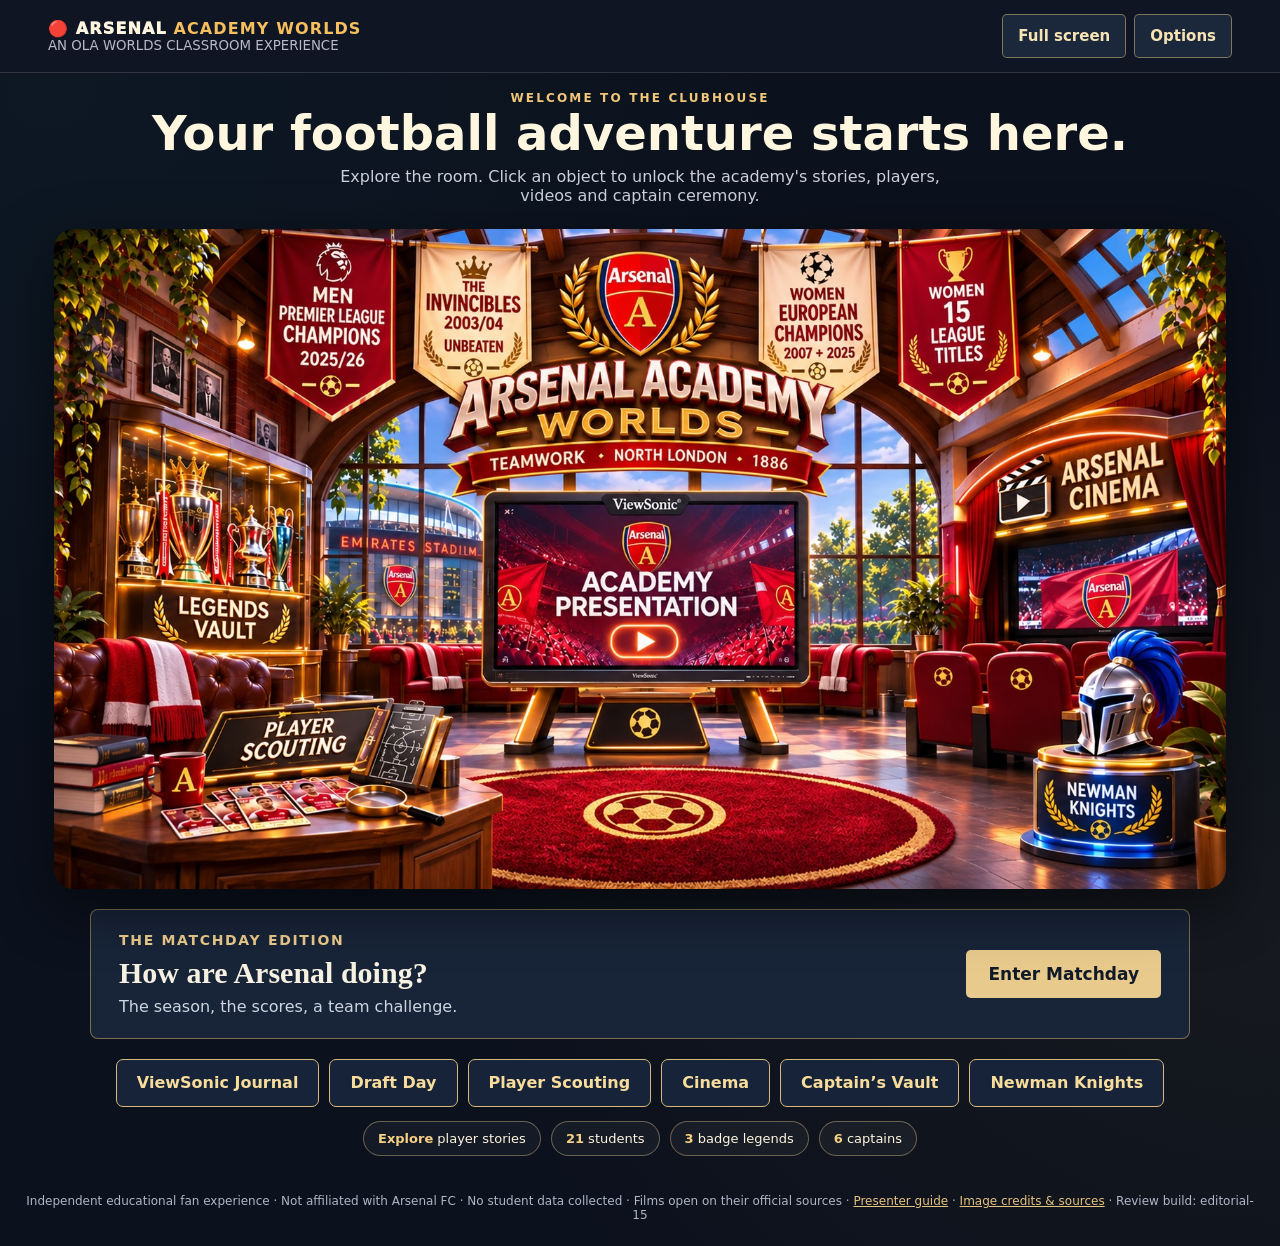
==== commit 6cb39e48: "Build linked host guide and classroom display for browser review" ====
--- a/index.html
+++ b/index.html
@@ -36,7 +36,7 @@
 .achievement-card p{line-height:1.6}
 .achievement-card button{background:#f2cf81;border:0;color:#172033;border-radius:12px;padding:12px 18px;font-weight:900;min-height:44px}
 @media(max-width:650px){.world.art-ready .achievement{height:27%}.world.art-ready .ach-men{left:18%;width:12%}.world.art-ready .ach-invincibles{left:31%;width:12%}.world.art-ready .ach-europe{left:61%;width:13%}.world.art-ready .ach-women{left:75%;width:13%}}
-</style><style id="knights-lesson">#egg .egg-card{max-width:650px;max-height:90vh;overflow:auto}.three-bs{display:grid;grid-template-columns:repeat(3,minmax(0,1fr));gap:9px;text-align:left;margin:20px 0}.three-bs div{padding:14px;border:1px solid #a9caff;border-radius:14px;background:#203b71}.three-bs strong{display:block;color:#ffe19d;font-size:15px}.three-bs small{display:block;line-height:1.5;margin-top:8px;color:#e5edff}.knights-mission{font-weight:850;color:#ffe19d}@media(max-width:600px){.three-bs{grid-template-columns:1fr}}</style><link rel="icon" href="data:,"><style>.room-links{max-width:1100px;margin:20px auto;display:flex;flex-wrap:wrap;justify-content:center;gap:10px;padding:0 18px}.room-links button{background:#172339;color:#f7dc9b;border:1px solid #d8b879;border-radius:7px;font-size:16px;font-weight:800;min-height:48px;padding:12px 20px}.footer a{color:#e6c37e}.overlaybar{padding-bottom:10px}.overlaybar h2{font-size:18px}.top a{font-size:14px}.overlay iframe{border-radius:4px}.overlaybar button{font-size:15px;border-radius:4px}.footer{font-size:12px}@media(max-width:650px){.room-links{display:grid;grid-template-columns:1fr 1fr}.room-links button{font-size:14px;padding:12px}.overlay{padding:0}.overlaybar{padding:8px}.overlaybar h2{font-size:14px}.overlaybar button{font-size:12px;padding:9px}.world.art-ready .hotspot:focus-visible{opacity:1}}</style><style>.intro{padding-top:18px}.intro h1{font-size:clamp(30px,3.8vw,48px)}.world.art-ready{width:min(1280px,96vw,calc((100svh - 240px)*1.777));margin-top:14px}.room-links{margin:14px auto}.top{min-height:62px}@media(max-width:650px){.world.art-ready{width:96vw}.intro h1{font-size:32px}}</style><style id="knights-polish">#egg .egg-card{max-width:760px;width:100%;text-align:left;padding:28px;max-height:92svh}.knights-school{display:flex;gap:24px;align-items:center}.knights-school>img{flex:none;object-fit:contain;width:99px;height:125px}.knights-school h2{font-family:Georgia,serif;line-height:1.05}#egg .knights-school p{font-size:16px;color:#c6daf9;margin:8px 0}.knights-kicker{font-size:13px;letter-spacing:.12em;color:#f2d188;font-weight:800}.knights-welcome{font-size:21px;line-height:1.5}.three-bs strong{font-size:18px}.three-bs small{font-size:16px}.college-ready{display:flex;gap:16px;padding:18px;background:#f4d18c;color:#102342;border-radius:14px}.college-ready>span{font-size:32px}.college-ready strong{font-size:20px}.college-ready p{font-size:16px;line-height:1.5;margin:6px 0 0}.knights-mission{font-size:18px;line-height:1.5}.school-sources{border-top:1px solid #a9caff66;margin:20px 0;padding-top:8px}.school-sources p{font-size:14px;line-height:1.5;color:#c6daf9}.school-sources a{font-size:15px;color:#f6d17c;display:inline-block;margin:4px 20px 8px 0;min-height:30px}#egg button{font-size:16px;min-height:46px}@media(max-width:600px){#egg .egg-card{padding:20px}.knights-school{gap:15px}.knights-school>img{width:70px;height:89px}.knights-kicker{font-size:11px}.knights-welcome{font-size:19px}}</style><style>#egg .egg-card{position:relative}#egg .knights-close{position:absolute;top:12px;right:12px;padding:0;width:38px;min-height:38px;height:38px;font-size:25px;line-height:1}.knights-school{padding-right:22px}</style><link rel="stylesheet" href="experience.css?v=editorial-14"><link rel="stylesheet" href="matchday.css?v=editorial-14"><link rel="stylesheet" href="achievements.css?v=editorial-14"><link rel="stylesheet" href="showtime.css?v=editorial-14"></head><body class="clubhouse-page">
+</style><style id="knights-lesson">#egg .egg-card{max-width:650px;max-height:90vh;overflow:auto}.three-bs{display:grid;grid-template-columns:repeat(3,minmax(0,1fr));gap:9px;text-align:left;margin:20px 0}.three-bs div{padding:14px;border:1px solid #a9caff;border-radius:14px;background:#203b71}.three-bs strong{display:block;color:#ffe19d;font-size:15px}.three-bs small{display:block;line-height:1.5;margin-top:8px;color:#e5edff}.knights-mission{font-weight:850;color:#ffe19d}@media(max-width:600px){.three-bs{grid-template-columns:1fr}}</style><link rel="icon" href="data:,"><style>.room-links{max-width:1100px;margin:20px auto;display:flex;flex-wrap:wrap;justify-content:center;gap:10px;padding:0 18px}.room-links button{background:#172339;color:#f7dc9b;border:1px solid #d8b879;border-radius:7px;font-size:16px;font-weight:800;min-height:48px;padding:12px 20px}.footer a{color:#e6c37e}.overlaybar{padding-bottom:10px}.overlaybar h2{font-size:18px}.top a{font-size:14px}.overlay iframe{border-radius:4px}.overlaybar button{font-size:15px;border-radius:4px}.footer{font-size:12px}@media(max-width:650px){.room-links{display:grid;grid-template-columns:1fr 1fr}.room-links button{font-size:14px;padding:12px}.overlay{padding:0}.overlaybar{padding:8px}.overlaybar h2{font-size:14px}.overlaybar button{font-size:12px;padding:9px}.world.art-ready .hotspot:focus-visible{opacity:1}}</style><style>.intro{padding-top:18px}.intro h1{font-size:clamp(30px,3.8vw,48px)}.world.art-ready{width:min(1280px,96vw,calc((100svh - 240px)*1.777));margin-top:14px}.room-links{margin:14px auto}.top{min-height:62px}@media(max-width:650px){.world.art-ready{width:96vw}.intro h1{font-size:32px}}</style><style id="knights-polish">#egg .egg-card{max-width:760px;width:100%;text-align:left;padding:28px;max-height:92svh}.knights-school{display:flex;gap:24px;align-items:center}.knights-school>img{flex:none;object-fit:contain;width:99px;height:125px}.knights-school h2{font-family:Georgia,serif;line-height:1.05}#egg .knights-school p{font-size:16px;color:#c6daf9;margin:8px 0}.knights-kicker{font-size:13px;letter-spacing:.12em;color:#f2d188;font-weight:800}.knights-welcome{font-size:21px;line-height:1.5}.three-bs strong{font-size:18px}.three-bs small{font-size:16px}.college-ready{display:flex;gap:16px;padding:18px;background:#f4d18c;color:#102342;border-radius:14px}.college-ready>span{font-size:32px}.college-ready strong{font-size:20px}.college-ready p{font-size:16px;line-height:1.5;margin:6px 0 0}.knights-mission{font-size:18px;line-height:1.5}.school-sources{border-top:1px solid #a9caff66;margin:20px 0;padding-top:8px}.school-sources p{font-size:14px;line-height:1.5;color:#c6daf9}.school-sources a{font-size:15px;color:#f6d17c;display:inline-block;margin:4px 20px 8px 0;min-height:30px}#egg button{font-size:16px;min-height:46px}@media(max-width:600px){#egg .egg-card{padding:20px}.knights-school{gap:15px}.knights-school>img{width:70px;height:89px}.knights-kicker{font-size:11px}.knights-welcome{font-size:19px}}</style><style>#egg .egg-card{position:relative}#egg .knights-close{position:absolute;top:12px;right:12px;padding:0;width:38px;min-height:38px;height:38px;font-size:25px;line-height:1}.knights-school{padding-right:22px}</style><link rel="stylesheet" href="experience.css?v=editorial-15"><link rel="stylesheet" href="matchday.css?v=editorial-15"><link rel="stylesheet" href="achievements.css?v=editorial-15"><link rel="stylesheet" href="showtime.css?v=editorial-15"></head><body class="clubhouse-page">
 <header class="top"><div class="brand">🔴 ARSENAL <b>ACADEMY WORLDS</b><small>AN OLA WORLDS CLASSROOM EXPERIENCE</small></div><div data-experience-controls></div></header>
 <section class="intro"><div style="color:#f0c678;font-weight:900;letter-spacing:.18em;font-size:12px">WELCOME TO THE CLUBHOUSE</div><h1>Your football adventure starts here.</h1><p>Explore the room. Click an object to unlock the academy's stories, players, videos and captain ceremony.</p></section>
 <main class="world" aria-label="Interactive illustrated Arsenal-inspired academy clubhouse"><div class="wall"></div><div class="floor"></div><div class="ceiling"></div><div class="window"></div><div class="banner">THE ARSENAL<span>NORTH LONDON • 1886</span></div><div class="shirt"></div><div class="rug"></div>
@@ -46,5 +46,5 @@
 <button class="hotspot cinema" data-room="cinema" aria-label="Open Arsenal Cinema"><span class="object">🎬 📽️</span><span class="tag">🎞️ Cinema corner</span></button><button class="hotspot knights" id="knights" data-knights aria-label="Discover Newman Knights Easter egg"></button></main>
 <nav class="achievement-links" aria-label="Explore championship stories"><button data-achievement="men">2026 league champions</button><button data-achievement="invincibles">The Invincibles</button><button data-achievement="europe">Women’s European titles</button><button data-achievement="women">Women’s league history</button></nav><div class="matchday-entry"><div><span>THE MATCHDAY EDITION</span><strong>How are Arsenal doing?</strong><p>The season, the scores, a team challenge.</p></div><button data-room="matchday">Enter Matchday</button></div><nav class="room-links" aria-label="Academy experiences"><button data-room="slides">ViewSonic Journal</button><button data-room="draft">Draft Day</button><button data-room="scout">Player Scouting</button><button data-room="cinema">Cinema</button><button data-room="captains">Captain’s Vault</button><button data-knights>Newman Knights</button></nav><div class="details"><span><b>Explore</b> player stories</span><span><b>21</b> students</span><span><b>3</b> badge legends</span><span><b>6</b> captains</span></div>
 <div class="overlay" id="overlay" hidden role="dialog" aria-modal="true" aria-labelledby="modalTitle"><div class="overlaybar"><h2 id="modalTitle">Academy experience</h2><div data-experience-controls></div><button id="close" aria-label="Back to clubhouse">← Back to clubhouse</button></div><iframe id="experience" title="Arsenal Academy experience" allow="fullscreen" allowfullscreen referrerpolicy="same-origin"></iframe></div>
-<div id="achievement" hidden role="dialog" aria-modal="true" aria-labelledby="achievementTitle"><div class="achievement-card"><header class="moment-top"><span id="momentCount">HALL OF CHAMPIONS</span><button id="closeAchievement" class="moment-close" aria-label="Close championship story">×</button></header><div class="moment-grid"><figure class="moment-photo"><img id="momentPhoto" alt=""><figcaption><span id="momentCaption"></span><br><a id="momentCredit" target="_blank" rel="noopener noreferrer"></a></figcaption></figure><div class="moment-copy"><span id="momentYear" class="moment-year"></span><h2 id="achievementTitle" tabindex="-1"></h2><p id="achievementBody" class="moment-deck"></p><div id="momentStats" class="moment-stats"></div><p id="achievementFact" class="moment-fact"></p><section class="moment-mission" aria-labelledby="momentQuestion"><span>YOUR TEAM CHALLENGE</span><h3 id="momentQuestion"></h3><div id="momentAnswers" class="moment-answers"></div><p id="momentFeedback" class="moment-feedback" role="status" hidden></p></section></div></div><footer class="moment-bottom"><div id="momentTabs" class="moment-tabs" role="group" aria-label="Choose a championship story"></div><button id="momentNext" class="moment-next">Next story</button></footer><div class="modal-display-tools"><div data-experience-controls="compact"></div></div></div></div><div id="egg" hidden role="dialog" aria-modal="true" aria-labelledby="knightsTitle"><div class="egg-card"><button id="closeEggTop" class="knights-close" aria-label="Close Newman Knights">×</button><div class="knights-school"><img src="art/newman-knights.png" alt="Newman Elementary Knights school logo" width="99" height="125"><div><span class="knights-kicker">OUR SCHOOL · OUR TEAM</span><h2 id="knightsTitle" tabindex="-1">NEWMAN KNIGHTS</h2><p>Newman Elementary · Chino, California</p></div></div><p class="knights-welcome">Different colors. Same team spirit.<br>Bring your Knight values to the academy.</p><div class="three-bs"><div><strong>Be Respectful</strong><small>Take turns. Listen. Encourage your teammates.</small></div><div><strong>Be Responsible</strong><small>Be ready. Care for your cards. Give your best effort.</small></div><div><strong>Be Safe</strong><small>Walk. Keep hands, feet and objects to yourself.</small></div></div><div class="college-ready"><span aria-hidden="true">✦</span><div><strong>Be College Ready</strong><p>Keep learning. Ask questions. Build good habits for your future.</p></div></div><p class="knights-mission">YOUR KNIGHT CHALLENGE<br>Choose one way to help your team today.</p><div class="school-sources"><p>The Three B’s appear on Newman’s About Us page. The PBIS page includes all four. The examples here connect those values to this classroom activity.</p><a href="https://newman.chino.k12.ca.us/185610_3" target="_blank" rel="noopener noreferrer">Newman · About our school</a><a href="https://newman.chino.k12.ca.us/pbis-home" target="_blank" rel="noopener noreferrer">Newman · PBIS &amp; Four B’s</a></div><div class="modal-display-tools"><div data-experience-controls="compact"></div></div><button id="closeEgg">Return to the clubhouse</button></div></div><footer class="footer">Independent educational fan experience · Not affiliated with Arsenal FC · No student data collected · Films open on their official sources · <a href="credits.html">Image credits & sources</a> · Review build: editorial-14</footer>
-<script src="experience.js?v=editorial-14" defer></script><script src="clubhouse.js?v=editorial-14" defer></script><script src="achievements.js?v=editorial-14" defer></script></body></html>+<div id="achievement" hidden role="dialog" aria-modal="true" aria-labelledby="achievementTitle"><div class="achievement-card"><header class="moment-top"><span id="momentCount">HALL OF CHAMPIONS</span><button id="closeAchievement" class="moment-close" aria-label="Close championship story">×</button></header><div class="moment-grid"><figure class="moment-photo"><img id="momentPhoto" alt=""><figcaption><span id="momentCaption"></span><br><a id="momentCredit" target="_blank" rel="noopener noreferrer"></a></figcaption></figure><div class="moment-copy"><span id="momentYear" class="moment-year"></span><h2 id="achievementTitle" tabindex="-1"></h2><p id="achievementBody" class="moment-deck"></p><div id="momentStats" class="moment-stats"></div><p id="achievementFact" class="moment-fact"></p><section class="moment-mission" aria-labelledby="momentQuestion"><span>YOUR TEAM CHALLENGE</span><h3 id="momentQuestion"></h3><div id="momentAnswers" class="moment-answers"></div><p id="momentFeedback" class="moment-feedback" role="status" hidden></p></section></div></div><footer class="moment-bottom"><div id="momentTabs" class="moment-tabs" role="group" aria-label="Choose a championship story"></div><button id="momentNext" class="moment-next">Next story</button></footer><div class="modal-display-tools"><div data-experience-controls="compact"></div></div></div></div><div id="egg" hidden role="dialog" aria-modal="true" aria-labelledby="knightsTitle"><div class="egg-card"><button id="closeEggTop" class="knights-close" aria-label="Close Newman Knights">×</button><div class="knights-school"><img src="art/newman-knights.png" alt="Newman Elementary Knights school logo" width="99" height="125"><div><span class="knights-kicker">OUR SCHOOL · OUR TEAM</span><h2 id="knightsTitle" tabindex="-1">NEWMAN KNIGHTS</h2><p>Newman Elementary · Chino, California</p></div></div><p class="knights-welcome">Different colors. Same team spirit.<br>Bring your Knight values to the academy.</p><div class="three-bs"><div><strong>Be Respectful</strong><small>Take turns. Listen. Encourage your teammates.</small></div><div><strong>Be Responsible</strong><small>Be ready. Care for your cards. Give your best effort.</small></div><div><strong>Be Safe</strong><small>Walk. Keep hands, feet and objects to yourself.</small></div></div><div class="college-ready"><span aria-hidden="true">✦</span><div><strong>Be College Ready</strong><p>Keep learning. Ask questions. Build good habits for your future.</p></div></div><p class="knights-mission">YOUR KNIGHT CHALLENGE<br>Choose one way to help your team today.</p><div class="school-sources"><p>The Three B’s appear on Newman’s About Us page. The PBIS page includes all four. The examples here connect those values to this classroom activity.</p><a href="https://newman.chino.k12.ca.us/185610_3" target="_blank" rel="noopener noreferrer">Newman · About our school</a><a href="https://newman.chino.k12.ca.us/pbis-home" target="_blank" rel="noopener noreferrer">Newman · PBIS &amp; Four B’s</a></div><div class="modal-display-tools"><div data-experience-controls="compact"></div></div><button id="closeEgg">Return to the clubhouse</button></div></div><footer class="footer">Independent educational fan experience · Not affiliated with Arsenal FC · No student data collected · Films open on their official sources · <a href="docs/host-script.html">Presenter guide</a> · <a href="credits.html">Image credits & sources</a> · Review build: editorial-15</footer>
+<script src="experience.js?v=editorial-15" defer></script><script src="clubhouse.js?v=editorial-15" defer></script><script src="achievements.js?v=editorial-15" defer></script></body></html>
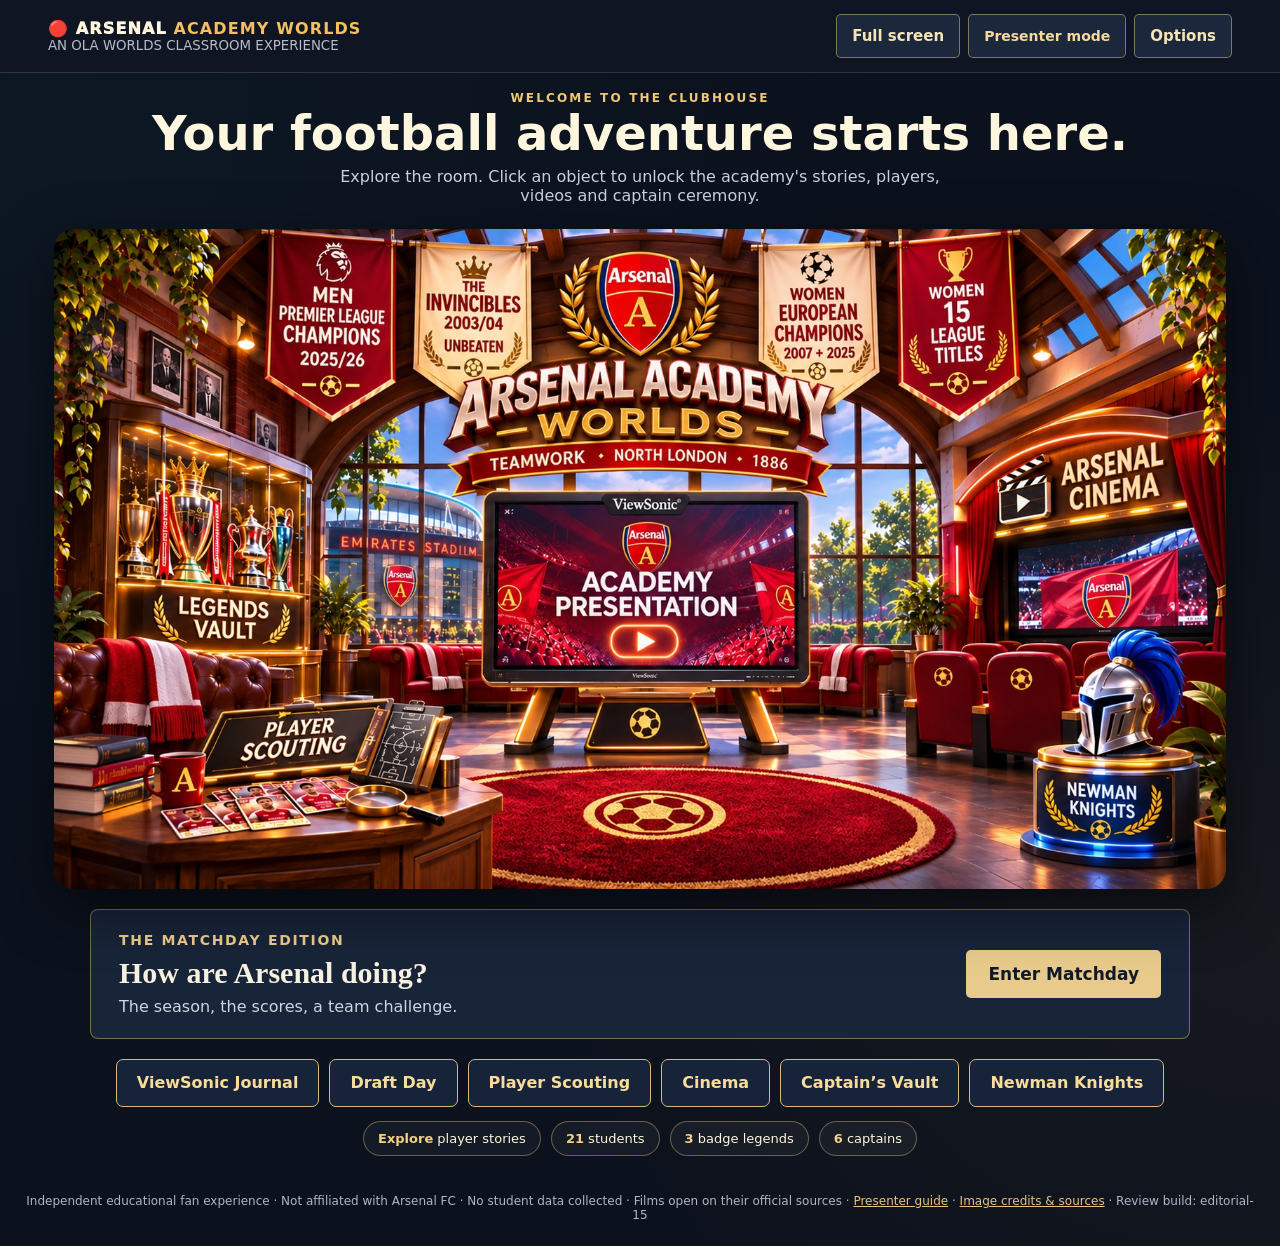
==== commit 9a2f06fd: "Add Presenter mode beside Academy full-screen controls" ====
--- a/index.html
+++ b/index.html
@@ -36,7 +36,7 @@
 .achievement-card p{line-height:1.6}
 .achievement-card button{background:#f2cf81;border:0;color:#172033;border-radius:12px;padding:12px 18px;font-weight:900;min-height:44px}
 @media(max-width:650px){.world.art-ready .achievement{height:27%}.world.art-ready .ach-men{left:18%;width:12%}.world.art-ready .ach-invincibles{left:31%;width:12%}.world.art-ready .ach-europe{left:61%;width:13%}.world.art-ready .ach-women{left:75%;width:13%}}
-</style><style id="knights-lesson">#egg .egg-card{max-width:650px;max-height:90vh;overflow:auto}.three-bs{display:grid;grid-template-columns:repeat(3,minmax(0,1fr));gap:9px;text-align:left;margin:20px 0}.three-bs div{padding:14px;border:1px solid #a9caff;border-radius:14px;background:#203b71}.three-bs strong{display:block;color:#ffe19d;font-size:15px}.three-bs small{display:block;line-height:1.5;margin-top:8px;color:#e5edff}.knights-mission{font-weight:850;color:#ffe19d}@media(max-width:600px){.three-bs{grid-template-columns:1fr}}</style><link rel="icon" href="data:,"><style>.room-links{max-width:1100px;margin:20px auto;display:flex;flex-wrap:wrap;justify-content:center;gap:10px;padding:0 18px}.room-links button{background:#172339;color:#f7dc9b;border:1px solid #d8b879;border-radius:7px;font-size:16px;font-weight:800;min-height:48px;padding:12px 20px}.footer a{color:#e6c37e}.overlaybar{padding-bottom:10px}.overlaybar h2{font-size:18px}.top a{font-size:14px}.overlay iframe{border-radius:4px}.overlaybar button{font-size:15px;border-radius:4px}.footer{font-size:12px}@media(max-width:650px){.room-links{display:grid;grid-template-columns:1fr 1fr}.room-links button{font-size:14px;padding:12px}.overlay{padding:0}.overlaybar{padding:8px}.overlaybar h2{font-size:14px}.overlaybar button{font-size:12px;padding:9px}.world.art-ready .hotspot:focus-visible{opacity:1}}</style><style>.intro{padding-top:18px}.intro h1{font-size:clamp(30px,3.8vw,48px)}.world.art-ready{width:min(1280px,96vw,calc((100svh - 240px)*1.777));margin-top:14px}.room-links{margin:14px auto}.top{min-height:62px}@media(max-width:650px){.world.art-ready{width:96vw}.intro h1{font-size:32px}}</style><style id="knights-polish">#egg .egg-card{max-width:760px;width:100%;text-align:left;padding:28px;max-height:92svh}.knights-school{display:flex;gap:24px;align-items:center}.knights-school>img{flex:none;object-fit:contain;width:99px;height:125px}.knights-school h2{font-family:Georgia,serif;line-height:1.05}#egg .knights-school p{font-size:16px;color:#c6daf9;margin:8px 0}.knights-kicker{font-size:13px;letter-spacing:.12em;color:#f2d188;font-weight:800}.knights-welcome{font-size:21px;line-height:1.5}.three-bs strong{font-size:18px}.three-bs small{font-size:16px}.college-ready{display:flex;gap:16px;padding:18px;background:#f4d18c;color:#102342;border-radius:14px}.college-ready>span{font-size:32px}.college-ready strong{font-size:20px}.college-ready p{font-size:16px;line-height:1.5;margin:6px 0 0}.knights-mission{font-size:18px;line-height:1.5}.school-sources{border-top:1px solid #a9caff66;margin:20px 0;padding-top:8px}.school-sources p{font-size:14px;line-height:1.5;color:#c6daf9}.school-sources a{font-size:15px;color:#f6d17c;display:inline-block;margin:4px 20px 8px 0;min-height:30px}#egg button{font-size:16px;min-height:46px}@media(max-width:600px){#egg .egg-card{padding:20px}.knights-school{gap:15px}.knights-school>img{width:70px;height:89px}.knights-kicker{font-size:11px}.knights-welcome{font-size:19px}}</style><style>#egg .egg-card{position:relative}#egg .knights-close{position:absolute;top:12px;right:12px;padding:0;width:38px;min-height:38px;height:38px;font-size:25px;line-height:1}.knights-school{padding-right:22px}</style><link rel="stylesheet" href="experience.css?v=editorial-15"><link rel="stylesheet" href="matchday.css?v=editorial-15"><link rel="stylesheet" href="achievements.css?v=editorial-15"><link rel="stylesheet" href="showtime.css?v=editorial-15"></head><body class="clubhouse-page">
+</style><style id="knights-lesson">#egg .egg-card{max-width:650px;max-height:90vh;overflow:auto}.three-bs{display:grid;grid-template-columns:repeat(3,minmax(0,1fr));gap:9px;text-align:left;margin:20px 0}.three-bs div{padding:14px;border:1px solid #a9caff;border-radius:14px;background:#203b71}.three-bs strong{display:block;color:#ffe19d;font-size:15px}.three-bs small{display:block;line-height:1.5;margin-top:8px;color:#e5edff}.knights-mission{font-weight:850;color:#ffe19d}@media(max-width:600px){.three-bs{grid-template-columns:1fr}}</style><link rel="icon" href="data:,"><style>.room-links{max-width:1100px;margin:20px auto;display:flex;flex-wrap:wrap;justify-content:center;gap:10px;padding:0 18px}.room-links button{background:#172339;color:#f7dc9b;border:1px solid #d8b879;border-radius:7px;font-size:16px;font-weight:800;min-height:48px;padding:12px 20px}.footer a{color:#e6c37e}.overlaybar{padding-bottom:10px}.overlaybar h2{font-size:18px}.top a{font-size:14px}.overlay iframe{border-radius:4px}.overlaybar button{font-size:15px;border-radius:4px}.footer{font-size:12px}@media(max-width:650px){.room-links{display:grid;grid-template-columns:1fr 1fr}.room-links button{font-size:14px;padding:12px}.overlay{padding:0}.overlaybar{padding:8px}.overlaybar h2{font-size:14px}.overlaybar button{font-size:12px;padding:9px}.world.art-ready .hotspot:focus-visible{opacity:1}}</style><style>.intro{padding-top:18px}.intro h1{font-size:clamp(30px,3.8vw,48px)}.world.art-ready{width:min(1280px,96vw,calc((100svh - 240px)*1.777));margin-top:14px}.room-links{margin:14px auto}.top{min-height:62px}@media(max-width:650px){.world.art-ready{width:96vw}.intro h1{font-size:32px}}</style><style id="knights-polish">#egg .egg-card{max-width:760px;width:100%;text-align:left;padding:28px;max-height:92svh}.knights-school{display:flex;gap:24px;align-items:center}.knights-school>img{flex:none;object-fit:contain;width:99px;height:125px}.knights-school h2{font-family:Georgia,serif;line-height:1.05}#egg .knights-school p{font-size:16px;color:#c6daf9;margin:8px 0}.knights-kicker{font-size:13px;letter-spacing:.12em;color:#f2d188;font-weight:800}.knights-welcome{font-size:21px;line-height:1.5}.three-bs strong{font-size:18px}.three-bs small{font-size:16px}.college-ready{display:flex;gap:16px;padding:18px;background:#f4d18c;color:#102342;border-radius:14px}.college-ready>span{font-size:32px}.college-ready strong{font-size:20px}.college-ready p{font-size:16px;line-height:1.5;margin:6px 0 0}.knights-mission{font-size:18px;line-height:1.5}.school-sources{border-top:1px solid #a9caff66;margin:20px 0;padding-top:8px}.school-sources p{font-size:14px;line-height:1.5;color:#c6daf9}.school-sources a{font-size:15px;color:#f6d17c;display:inline-block;margin:4px 20px 8px 0;min-height:30px}#egg button{font-size:16px;min-height:46px}@media(max-width:600px){#egg .egg-card{padding:20px}.knights-school{gap:15px}.knights-school>img{width:70px;height:89px}.knights-kicker{font-size:11px}.knights-welcome{font-size:19px}}</style><style>#egg .egg-card{position:relative}#egg .knights-close{position:absolute;top:12px;right:12px;padding:0;width:38px;min-height:38px;height:38px;font-size:25px;line-height:1}.knights-school{padding-right:22px}</style><link rel="stylesheet" href="experience.css?v=presenter-entry-1"><link rel="stylesheet" href="matchday.css?v=editorial-15"><link rel="stylesheet" href="achievements.css?v=editorial-15"><link rel="stylesheet" href="showtime.css?v=editorial-15"></head><body class="clubhouse-page">
 <header class="top"><div class="brand">🔴 ARSENAL <b>ACADEMY WORLDS</b><small>AN OLA WORLDS CLASSROOM EXPERIENCE</small></div><div data-experience-controls></div></header>
 <section class="intro"><div style="color:#f0c678;font-weight:900;letter-spacing:.18em;font-size:12px">WELCOME TO THE CLUBHOUSE</div><h1>Your football adventure starts here.</h1><p>Explore the room. Click an object to unlock the academy's stories, players, videos and captain ceremony.</p></section>
 <main class="world" aria-label="Interactive illustrated Arsenal-inspired academy clubhouse"><div class="wall"></div><div class="floor"></div><div class="ceiling"></div><div class="window"></div><div class="banner">THE ARSENAL<span>NORTH LONDON • 1886</span></div><div class="shirt"></div><div class="rug"></div>
@@ -47,4 +47,4 @@
 <nav class="achievement-links" aria-label="Explore championship stories"><button data-achievement="men">2026 league champions</button><button data-achievement="invincibles">The Invincibles</button><button data-achievement="europe">Women’s European titles</button><button data-achievement="women">Women’s league history</button></nav><div class="matchday-entry"><div><span>THE MATCHDAY EDITION</span><strong>How are Arsenal doing?</strong><p>The season, the scores, a team challenge.</p></div><button data-room="matchday">Enter Matchday</button></div><nav class="room-links" aria-label="Academy experiences"><button data-room="slides">ViewSonic Journal</button><button data-room="draft">Draft Day</button><button data-room="scout">Player Scouting</button><button data-room="cinema">Cinema</button><button data-room="captains">Captain’s Vault</button><button data-knights>Newman Knights</button></nav><div class="details"><span><b>Explore</b> player stories</span><span><b>21</b> students</span><span><b>3</b> badge legends</span><span><b>6</b> captains</span></div>
 <div class="overlay" id="overlay" hidden role="dialog" aria-modal="true" aria-labelledby="modalTitle"><div class="overlaybar"><h2 id="modalTitle">Academy experience</h2><div data-experience-controls></div><button id="close" aria-label="Back to clubhouse">← Back to clubhouse</button></div><iframe id="experience" title="Arsenal Academy experience" allow="fullscreen" allowfullscreen referrerpolicy="same-origin"></iframe></div>
 <div id="achievement" hidden role="dialog" aria-modal="true" aria-labelledby="achievementTitle"><div class="achievement-card"><header class="moment-top"><span id="momentCount">HALL OF CHAMPIONS</span><button id="closeAchievement" class="moment-close" aria-label="Close championship story">×</button></header><div class="moment-grid"><figure class="moment-photo"><img id="momentPhoto" alt=""><figcaption><span id="momentCaption"></span><br><a id="momentCredit" target="_blank" rel="noopener noreferrer"></a></figcaption></figure><div class="moment-copy"><span id="momentYear" class="moment-year"></span><h2 id="achievementTitle" tabindex="-1"></h2><p id="achievementBody" class="moment-deck"></p><div id="momentStats" class="moment-stats"></div><p id="achievementFact" class="moment-fact"></p><section class="moment-mission" aria-labelledby="momentQuestion"><span>YOUR TEAM CHALLENGE</span><h3 id="momentQuestion"></h3><div id="momentAnswers" class="moment-answers"></div><p id="momentFeedback" class="moment-feedback" role="status" hidden></p></section></div></div><footer class="moment-bottom"><div id="momentTabs" class="moment-tabs" role="group" aria-label="Choose a championship story"></div><button id="momentNext" class="moment-next">Next story</button></footer><div class="modal-display-tools"><div data-experience-controls="compact"></div></div></div></div><div id="egg" hidden role="dialog" aria-modal="true" aria-labelledby="knightsTitle"><div class="egg-card"><button id="closeEggTop" class="knights-close" aria-label="Close Newman Knights">×</button><div class="knights-school"><img src="art/newman-knights.png" alt="Newman Elementary Knights school logo" width="99" height="125"><div><span class="knights-kicker">OUR SCHOOL · OUR TEAM</span><h2 id="knightsTitle" tabindex="-1">NEWMAN KNIGHTS</h2><p>Newman Elementary · Chino, California</p></div></div><p class="knights-welcome">Different colors. Same team spirit.<br>Bring your Knight values to the academy.</p><div class="three-bs"><div><strong>Be Respectful</strong><small>Take turns. Listen. Encourage your teammates.</small></div><div><strong>Be Responsible</strong><small>Be ready. Care for your cards. Give your best effort.</small></div><div><strong>Be Safe</strong><small>Walk. Keep hands, feet and objects to yourself.</small></div></div><div class="college-ready"><span aria-hidden="true">✦</span><div><strong>Be College Ready</strong><p>Keep learning. Ask questions. Build good habits for your future.</p></div></div><p class="knights-mission">YOUR KNIGHT CHALLENGE<br>Choose one way to help your team today.</p><div class="school-sources"><p>The Three B’s appear on Newman’s About Us page. The PBIS page includes all four. The examples here connect those values to this classroom activity.</p><a href="https://newman.chino.k12.ca.us/185610_3" target="_blank" rel="noopener noreferrer">Newman · About our school</a><a href="https://newman.chino.k12.ca.us/pbis-home" target="_blank" rel="noopener noreferrer">Newman · PBIS &amp; Four B’s</a></div><div class="modal-display-tools"><div data-experience-controls="compact"></div></div><button id="closeEgg">Return to the clubhouse</button></div></div><footer class="footer">Independent educational fan experience · Not affiliated with Arsenal FC · No student data collected · Films open on their official sources · <a href="docs/host-script.html">Presenter guide</a> · <a href="credits.html">Image credits & sources</a> · Review build: editorial-15</footer>
-<script src="experience.js?v=editorial-15" defer></script><script src="clubhouse.js?v=editorial-15" defer></script><script src="achievements.js?v=editorial-15" defer></script></body></html>+<script src="experience.js?v=presenter-entry-1" defer></script><script src="clubhouse.js?v=editorial-15" defer></script><script src="achievements.js?v=editorial-15" defer></script></body></html>
--- a/experience.css
+++ b/experience.css
@@ -8,3 +8,4 @@
 @media(max-width:760px){.overlaybar #close{font-size:0!important;min-width:74px}.overlaybar #close:after{content:'Clubhouse';font-size:12px}.overlaybar .exp-button{padding-inline:10px}}
 
 @media(max-width:760px){.overlaybar [data-exp-focus]{font-size:0!important;min-width:50px}.overlaybar [data-exp-focus]:after{content:"Full screen";font-size:12px}.overlaybar [data-exp-focus][aria-pressed=true]:after{content:"Exit"}}
+@media(max-width:760px){.overlaybar .experience-controls{gap:5px}.overlaybar .exp-button[data-exp-presenter],.overlaybar .exp-settings>summary{font-size:12px;padding-inline:8px}.overlaybar [data-exp-focus]{padding-inline:8px}.overlaybar #close{min-width:68px;padding-inline:8px!important}}
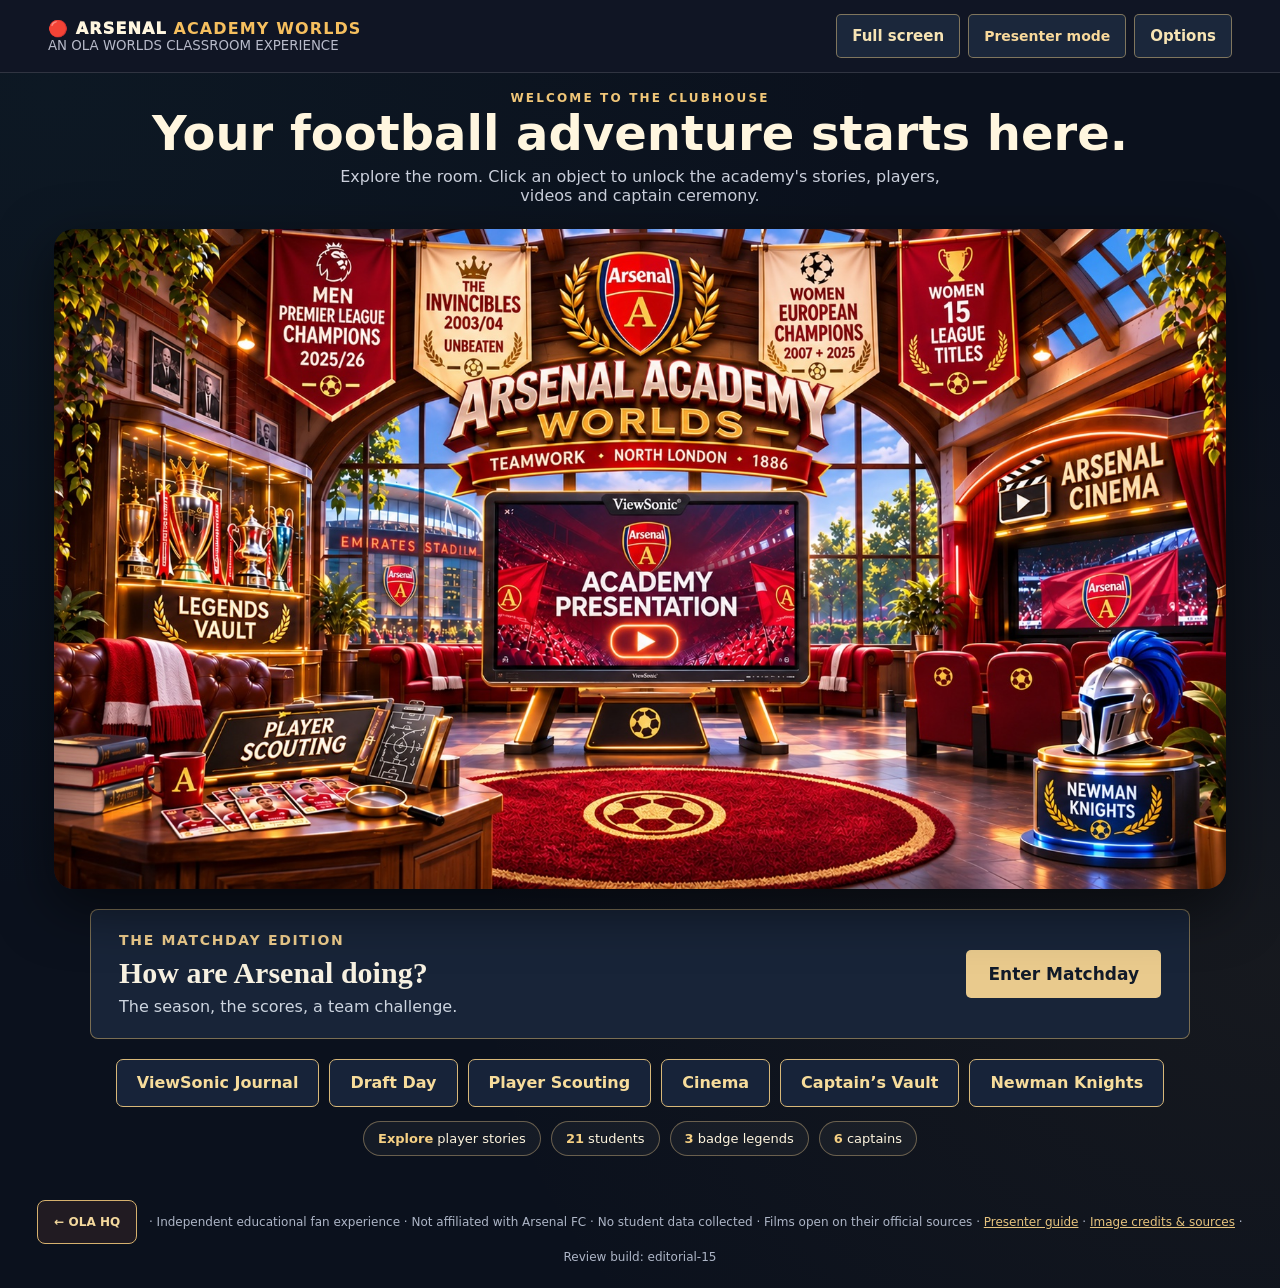
==== commit 13225ca2: "Add OLA HQ return route to Academy footers" ====
--- a/index.html
+++ b/index.html
@@ -36,7 +36,7 @@
 .achievement-card p{line-height:1.6}
 .achievement-card button{background:#f2cf81;border:0;color:#172033;border-radius:12px;padding:12px 18px;font-weight:900;min-height:44px}
 @media(max-width:650px){.world.art-ready .achievement{height:27%}.world.art-ready .ach-men{left:18%;width:12%}.world.art-ready .ach-invincibles{left:31%;width:12%}.world.art-ready .ach-europe{left:61%;width:13%}.world.art-ready .ach-women{left:75%;width:13%}}
-</style><style id="knights-lesson">#egg .egg-card{max-width:650px;max-height:90vh;overflow:auto}.three-bs{display:grid;grid-template-columns:repeat(3,minmax(0,1fr));gap:9px;text-align:left;margin:20px 0}.three-bs div{padding:14px;border:1px solid #a9caff;border-radius:14px;background:#203b71}.three-bs strong{display:block;color:#ffe19d;font-size:15px}.three-bs small{display:block;line-height:1.5;margin-top:8px;color:#e5edff}.knights-mission{font-weight:850;color:#ffe19d}@media(max-width:600px){.three-bs{grid-template-columns:1fr}}</style><link rel="icon" href="data:,"><style>.room-links{max-width:1100px;margin:20px auto;display:flex;flex-wrap:wrap;justify-content:center;gap:10px;padding:0 18px}.room-links button{background:#172339;color:#f7dc9b;border:1px solid #d8b879;border-radius:7px;font-size:16px;font-weight:800;min-height:48px;padding:12px 20px}.footer a{color:#e6c37e}.overlaybar{padding-bottom:10px}.overlaybar h2{font-size:18px}.top a{font-size:14px}.overlay iframe{border-radius:4px}.overlaybar button{font-size:15px;border-radius:4px}.footer{font-size:12px}@media(max-width:650px){.room-links{display:grid;grid-template-columns:1fr 1fr}.room-links button{font-size:14px;padding:12px}.overlay{padding:0}.overlaybar{padding:8px}.overlaybar h2{font-size:14px}.overlaybar button{font-size:12px;padding:9px}.world.art-ready .hotspot:focus-visible{opacity:1}}</style><style>.intro{padding-top:18px}.intro h1{font-size:clamp(30px,3.8vw,48px)}.world.art-ready{width:min(1280px,96vw,calc((100svh - 240px)*1.777));margin-top:14px}.room-links{margin:14px auto}.top{min-height:62px}@media(max-width:650px){.world.art-ready{width:96vw}.intro h1{font-size:32px}}</style><style id="knights-polish">#egg .egg-card{max-width:760px;width:100%;text-align:left;padding:28px;max-height:92svh}.knights-school{display:flex;gap:24px;align-items:center}.knights-school>img{flex:none;object-fit:contain;width:99px;height:125px}.knights-school h2{font-family:Georgia,serif;line-height:1.05}#egg .knights-school p{font-size:16px;color:#c6daf9;margin:8px 0}.knights-kicker{font-size:13px;letter-spacing:.12em;color:#f2d188;font-weight:800}.knights-welcome{font-size:21px;line-height:1.5}.three-bs strong{font-size:18px}.three-bs small{font-size:16px}.college-ready{display:flex;gap:16px;padding:18px;background:#f4d18c;color:#102342;border-radius:14px}.college-ready>span{font-size:32px}.college-ready strong{font-size:20px}.college-ready p{font-size:16px;line-height:1.5;margin:6px 0 0}.knights-mission{font-size:18px;line-height:1.5}.school-sources{border-top:1px solid #a9caff66;margin:20px 0;padding-top:8px}.school-sources p{font-size:14px;line-height:1.5;color:#c6daf9}.school-sources a{font-size:15px;color:#f6d17c;display:inline-block;margin:4px 20px 8px 0;min-height:30px}#egg button{font-size:16px;min-height:46px}@media(max-width:600px){#egg .egg-card{padding:20px}.knights-school{gap:15px}.knights-school>img{width:70px;height:89px}.knights-kicker{font-size:11px}.knights-welcome{font-size:19px}}</style><style>#egg .egg-card{position:relative}#egg .knights-close{position:absolute;top:12px;right:12px;padding:0;width:38px;min-height:38px;height:38px;font-size:25px;line-height:1}.knights-school{padding-right:22px}</style><link rel="stylesheet" href="experience.css?v=presenter-entry-1"><link rel="stylesheet" href="matchday.css?v=editorial-15"><link rel="stylesheet" href="achievements.css?v=editorial-15"><link rel="stylesheet" href="showtime.css?v=editorial-15"></head><body class="clubhouse-page">
+</style><style id="knights-lesson">#egg .egg-card{max-width:650px;max-height:90vh;overflow:auto}.three-bs{display:grid;grid-template-columns:repeat(3,minmax(0,1fr));gap:9px;text-align:left;margin:20px 0}.three-bs div{padding:14px;border:1px solid #a9caff;border-radius:14px;background:#203b71}.three-bs strong{display:block;color:#ffe19d;font-size:15px}.three-bs small{display:block;line-height:1.5;margin-top:8px;color:#e5edff}.knights-mission{font-weight:850;color:#ffe19d}@media(max-width:600px){.three-bs{grid-template-columns:1fr}}</style><link rel="icon" href="data:,"><style>.room-links{max-width:1100px;margin:20px auto;display:flex;flex-wrap:wrap;justify-content:center;gap:10px;padding:0 18px}.room-links button{background:#172339;color:#f7dc9b;border:1px solid #d8b879;border-radius:7px;font-size:16px;font-weight:800;min-height:48px;padding:12px 20px}.footer a{color:#e6c37e}.overlaybar{padding-bottom:10px}.overlaybar h2{font-size:18px}.top a{font-size:14px}.overlay iframe{border-radius:4px}.overlaybar button{font-size:15px;border-radius:4px}.footer{font-size:12px}@media(max-width:650px){.room-links{display:grid;grid-template-columns:1fr 1fr}.room-links button{font-size:14px;padding:12px}.overlay{padding:0}.overlaybar{padding:8px}.overlaybar h2{font-size:14px}.overlaybar button{font-size:12px;padding:9px}.world.art-ready .hotspot:focus-visible{opacity:1}}</style><style>.intro{padding-top:18px}.intro h1{font-size:clamp(30px,3.8vw,48px)}.world.art-ready{width:min(1280px,96vw,calc((100svh - 240px)*1.777));margin-top:14px}.room-links{margin:14px auto}.top{min-height:62px}@media(max-width:650px){.world.art-ready{width:96vw}.intro h1{font-size:32px}}</style><style id="knights-polish">#egg .egg-card{max-width:760px;width:100%;text-align:left;padding:28px;max-height:92svh}.knights-school{display:flex;gap:24px;align-items:center}.knights-school>img{flex:none;object-fit:contain;width:99px;height:125px}.knights-school h2{font-family:Georgia,serif;line-height:1.05}#egg .knights-school p{font-size:16px;color:#c6daf9;margin:8px 0}.knights-kicker{font-size:13px;letter-spacing:.12em;color:#f2d188;font-weight:800}.knights-welcome{font-size:21px;line-height:1.5}.three-bs strong{font-size:18px}.three-bs small{font-size:16px}.college-ready{display:flex;gap:16px;padding:18px;background:#f4d18c;color:#102342;border-radius:14px}.college-ready>span{font-size:32px}.college-ready strong{font-size:20px}.college-ready p{font-size:16px;line-height:1.5;margin:6px 0 0}.knights-mission{font-size:18px;line-height:1.5}.school-sources{border-top:1px solid #a9caff66;margin:20px 0;padding-top:8px}.school-sources p{font-size:14px;line-height:1.5;color:#c6daf9}.school-sources a{font-size:15px;color:#f6d17c;display:inline-block;margin:4px 20px 8px 0;min-height:30px}#egg button{font-size:16px;min-height:46px}@media(max-width:600px){#egg .egg-card{padding:20px}.knights-school{gap:15px}.knights-school>img{width:70px;height:89px}.knights-kicker{font-size:11px}.knights-welcome{font-size:19px}}</style><style>#egg .egg-card{position:relative}#egg .knights-close{position:absolute;top:12px;right:12px;padding:0;width:38px;min-height:38px;height:38px;font-size:25px;line-height:1}.knights-school{padding-right:22px}</style><link rel="stylesheet" href="experience.css?v=academy-return-1"><link rel="stylesheet" href="matchday.css?v=editorial-15"><link rel="stylesheet" href="achievements.css?v=editorial-15"><link rel="stylesheet" href="showtime.css?v=editorial-15"></head><body class="clubhouse-page">
 <header class="top"><div class="brand">🔴 ARSENAL <b>ACADEMY WORLDS</b><small>AN OLA WORLDS CLASSROOM EXPERIENCE</small></div><div data-experience-controls></div></header>
 <section class="intro"><div style="color:#f0c678;font-weight:900;letter-spacing:.18em;font-size:12px">WELCOME TO THE CLUBHOUSE</div><h1>Your football adventure starts here.</h1><p>Explore the room. Click an object to unlock the academy's stories, players, videos and captain ceremony.</p></section>
 <main class="world" aria-label="Interactive illustrated Arsenal-inspired academy clubhouse"><div class="wall"></div><div class="floor"></div><div class="ceiling"></div><div class="window"></div><div class="banner">THE ARSENAL<span>NORTH LONDON • 1886</span></div><div class="shirt"></div><div class="rug"></div>
@@ -46,5 +46,5 @@
 <button class="hotspot cinema" data-room="cinema" aria-label="Open Arsenal Cinema"><span class="object">🎬 📽️</span><span class="tag">🎞️ Cinema corner</span></button><button class="hotspot knights" id="knights" data-knights aria-label="Discover Newman Knights Easter egg"></button></main>
 <nav class="achievement-links" aria-label="Explore championship stories"><button data-achievement="men">2026 league champions</button><button data-achievement="invincibles">The Invincibles</button><button data-achievement="europe">Women’s European titles</button><button data-achievement="women">Women’s league history</button></nav><div class="matchday-entry"><div><span>THE MATCHDAY EDITION</span><strong>How are Arsenal doing?</strong><p>The season, the scores, a team challenge.</p></div><button data-room="matchday">Enter Matchday</button></div><nav class="room-links" aria-label="Academy experiences"><button data-room="slides">ViewSonic Journal</button><button data-room="draft">Draft Day</button><button data-room="scout">Player Scouting</button><button data-room="cinema">Cinema</button><button data-room="captains">Captain’s Vault</button><button data-knights>Newman Knights</button></nav><div class="details"><span><b>Explore</b> player stories</span><span><b>21</b> students</span><span><b>3</b> badge legends</span><span><b>6</b> captains</span></div>
 <div class="overlay" id="overlay" hidden role="dialog" aria-modal="true" aria-labelledby="modalTitle"><div class="overlaybar"><h2 id="modalTitle">Academy experience</h2><div data-experience-controls></div><button id="close" aria-label="Back to clubhouse">← Back to clubhouse</button></div><iframe id="experience" title="Arsenal Academy experience" allow="fullscreen" allowfullscreen referrerpolicy="same-origin"></iframe></div>
-<div id="achievement" hidden role="dialog" aria-modal="true" aria-labelledby="achievementTitle"><div class="achievement-card"><header class="moment-top"><span id="momentCount">HALL OF CHAMPIONS</span><button id="closeAchievement" class="moment-close" aria-label="Close championship story">×</button></header><div class="moment-grid"><figure class="moment-photo"><img id="momentPhoto" alt=""><figcaption><span id="momentCaption"></span><br><a id="momentCredit" target="_blank" rel="noopener noreferrer"></a></figcaption></figure><div class="moment-copy"><span id="momentYear" class="moment-year"></span><h2 id="achievementTitle" tabindex="-1"></h2><p id="achievementBody" class="moment-deck"></p><div id="momentStats" class="moment-stats"></div><p id="achievementFact" class="moment-fact"></p><section class="moment-mission" aria-labelledby="momentQuestion"><span>YOUR TEAM CHALLENGE</span><h3 id="momentQuestion"></h3><div id="momentAnswers" class="moment-answers"></div><p id="momentFeedback" class="moment-feedback" role="status" hidden></p></section></div></div><footer class="moment-bottom"><div id="momentTabs" class="moment-tabs" role="group" aria-label="Choose a championship story"></div><button id="momentNext" class="moment-next">Next story</button></footer><div class="modal-display-tools"><div data-experience-controls="compact"></div></div></div></div><div id="egg" hidden role="dialog" aria-modal="true" aria-labelledby="knightsTitle"><div class="egg-card"><button id="closeEggTop" class="knights-close" aria-label="Close Newman Knights">×</button><div class="knights-school"><img src="art/newman-knights.png" alt="Newman Elementary Knights school logo" width="99" height="125"><div><span class="knights-kicker">OUR SCHOOL · OUR TEAM</span><h2 id="knightsTitle" tabindex="-1">NEWMAN KNIGHTS</h2><p>Newman Elementary · Chino, California</p></div></div><p class="knights-welcome">Different colors. Same team spirit.<br>Bring your Knight values to the academy.</p><div class="three-bs"><div><strong>Be Respectful</strong><small>Take turns. Listen. Encourage your teammates.</small></div><div><strong>Be Responsible</strong><small>Be ready. Care for your cards. Give your best effort.</small></div><div><strong>Be Safe</strong><small>Walk. Keep hands, feet and objects to yourself.</small></div></div><div class="college-ready"><span aria-hidden="true">✦</span><div><strong>Be College Ready</strong><p>Keep learning. Ask questions. Build good habits for your future.</p></div></div><p class="knights-mission">YOUR KNIGHT CHALLENGE<br>Choose one way to help your team today.</p><div class="school-sources"><p>The Three B’s appear on Newman’s About Us page. The PBIS page includes all four. The examples here connect those values to this classroom activity.</p><a href="https://newman.chino.k12.ca.us/185610_3" target="_blank" rel="noopener noreferrer">Newman · About our school</a><a href="https://newman.chino.k12.ca.us/pbis-home" target="_blank" rel="noopener noreferrer">Newman · PBIS &amp; Four B’s</a></div><div class="modal-display-tools"><div data-experience-controls="compact"></div></div><button id="closeEgg">Return to the clubhouse</button></div></div><footer class="footer">Independent educational fan experience · Not affiliated with Arsenal FC · No student data collected · Films open on their official sources · <a href="docs/host-script.html">Presenter guide</a> · <a href="credits.html">Image credits & sources</a> · Review build: editorial-15</footer>
+<div id="achievement" hidden role="dialog" aria-modal="true" aria-labelledby="achievementTitle"><div class="achievement-card"><header class="moment-top"><span id="momentCount">HALL OF CHAMPIONS</span><button id="closeAchievement" class="moment-close" aria-label="Close championship story">×</button></header><div class="moment-grid"><figure class="moment-photo"><img id="momentPhoto" alt=""><figcaption><span id="momentCaption"></span><br><a id="momentCredit" target="_blank" rel="noopener noreferrer"></a></figcaption></figure><div class="moment-copy"><span id="momentYear" class="moment-year"></span><h2 id="achievementTitle" tabindex="-1"></h2><p id="achievementBody" class="moment-deck"></p><div id="momentStats" class="moment-stats"></div><p id="achievementFact" class="moment-fact"></p><section class="moment-mission" aria-labelledby="momentQuestion"><span>YOUR TEAM CHALLENGE</span><h3 id="momentQuestion"></h3><div id="momentAnswers" class="moment-answers"></div><p id="momentFeedback" class="moment-feedback" role="status" hidden></p></section></div></div><footer class="moment-bottom"><div id="momentTabs" class="moment-tabs" role="group" aria-label="Choose a championship story"></div><button id="momentNext" class="moment-next">Next story</button></footer><div class="modal-display-tools"><div data-experience-controls="compact"></div></div></div></div><div id="egg" hidden role="dialog" aria-modal="true" aria-labelledby="knightsTitle"><div class="egg-card"><button id="closeEggTop" class="knights-close" aria-label="Close Newman Knights">×</button><div class="knights-school"><img src="art/newman-knights.png" alt="Newman Elementary Knights school logo" width="99" height="125"><div><span class="knights-kicker">OUR SCHOOL · OUR TEAM</span><h2 id="knightsTitle" tabindex="-1">NEWMAN KNIGHTS</h2><p>Newman Elementary · Chino, California</p></div></div><p class="knights-welcome">Different colors. Same team spirit.<br>Bring your Knight values to the academy.</p><div class="three-bs"><div><strong>Be Respectful</strong><small>Take turns. Listen. Encourage your teammates.</small></div><div><strong>Be Responsible</strong><small>Be ready. Care for your cards. Give your best effort.</small></div><div><strong>Be Safe</strong><small>Walk. Keep hands, feet and objects to yourself.</small></div></div><div class="college-ready"><span aria-hidden="true">✦</span><div><strong>Be College Ready</strong><p>Keep learning. Ask questions. Build good habits for your future.</p></div></div><p class="knights-mission">YOUR KNIGHT CHALLENGE<br>Choose one way to help your team today.</p><div class="school-sources"><p>The Three B’s appear on Newman’s About Us page. The PBIS page includes all four. The examples here connect those values to this classroom activity.</p><a href="https://newman.chino.k12.ca.us/185610_3" target="_blank" rel="noopener noreferrer">Newman · About our school</a><a href="https://newman.chino.k12.ca.us/pbis-home" target="_blank" rel="noopener noreferrer">Newman · PBIS &amp; Four B’s</a></div><div class="modal-display-tools"><div data-experience-controls="compact"></div></div><button id="closeEgg">Return to the clubhouse</button></div></div><footer class="footer"><a class="hq-home-link" href="https://ola-hq.github.io/ola-hq/">← OLA HQ</a> · Independent educational fan experience · Not affiliated with Arsenal FC · No student data collected · Films open on their official sources · <a href="docs/host-script.html">Presenter guide</a> · <a href="credits.html">Image credits & sources</a> · Review build: editorial-15</footer>
 <script src="experience.js?v=presenter-entry-1" defer></script><script src="clubhouse.js?v=editorial-15" defer></script><script src="achievements.js?v=editorial-15" defer></script></body></html>
--- a/experience.css
+++ b/experience.css
@@ -9,3 +9,5 @@
 
 @media(max-width:760px){.overlaybar [data-exp-focus]{font-size:0!important;min-width:50px}.overlaybar [data-exp-focus]:after{content:"Full screen";font-size:12px}.overlaybar [data-exp-focus][aria-pressed=true]:after{content:"Exit"}}
 @media(max-width:760px){.overlaybar .experience-controls{gap:5px}.overlaybar .exp-button[data-exp-presenter],.overlaybar .exp-settings>summary{font-size:12px;padding-inline:8px}.overlaybar [data-exp-focus]{padding-inline:8px}.overlaybar #close{min-width:68px;padding-inline:8px!important}}
+
+.footer .hq-home-link{display:inline-flex;align-items:center;min-height:44px;margin:6px 8px 6px 0;padding:0 16px;border:1px solid #d6b16e;border-radius:8px;color:#f3d89d;text-decoration:none;font-weight:800;background:#211b22}.footer .hq-home-link:hover{background:#362a2b}.footer .hq-home-link:focus-visible{outline:3px solid #f3d89d;outline-offset:3px}
